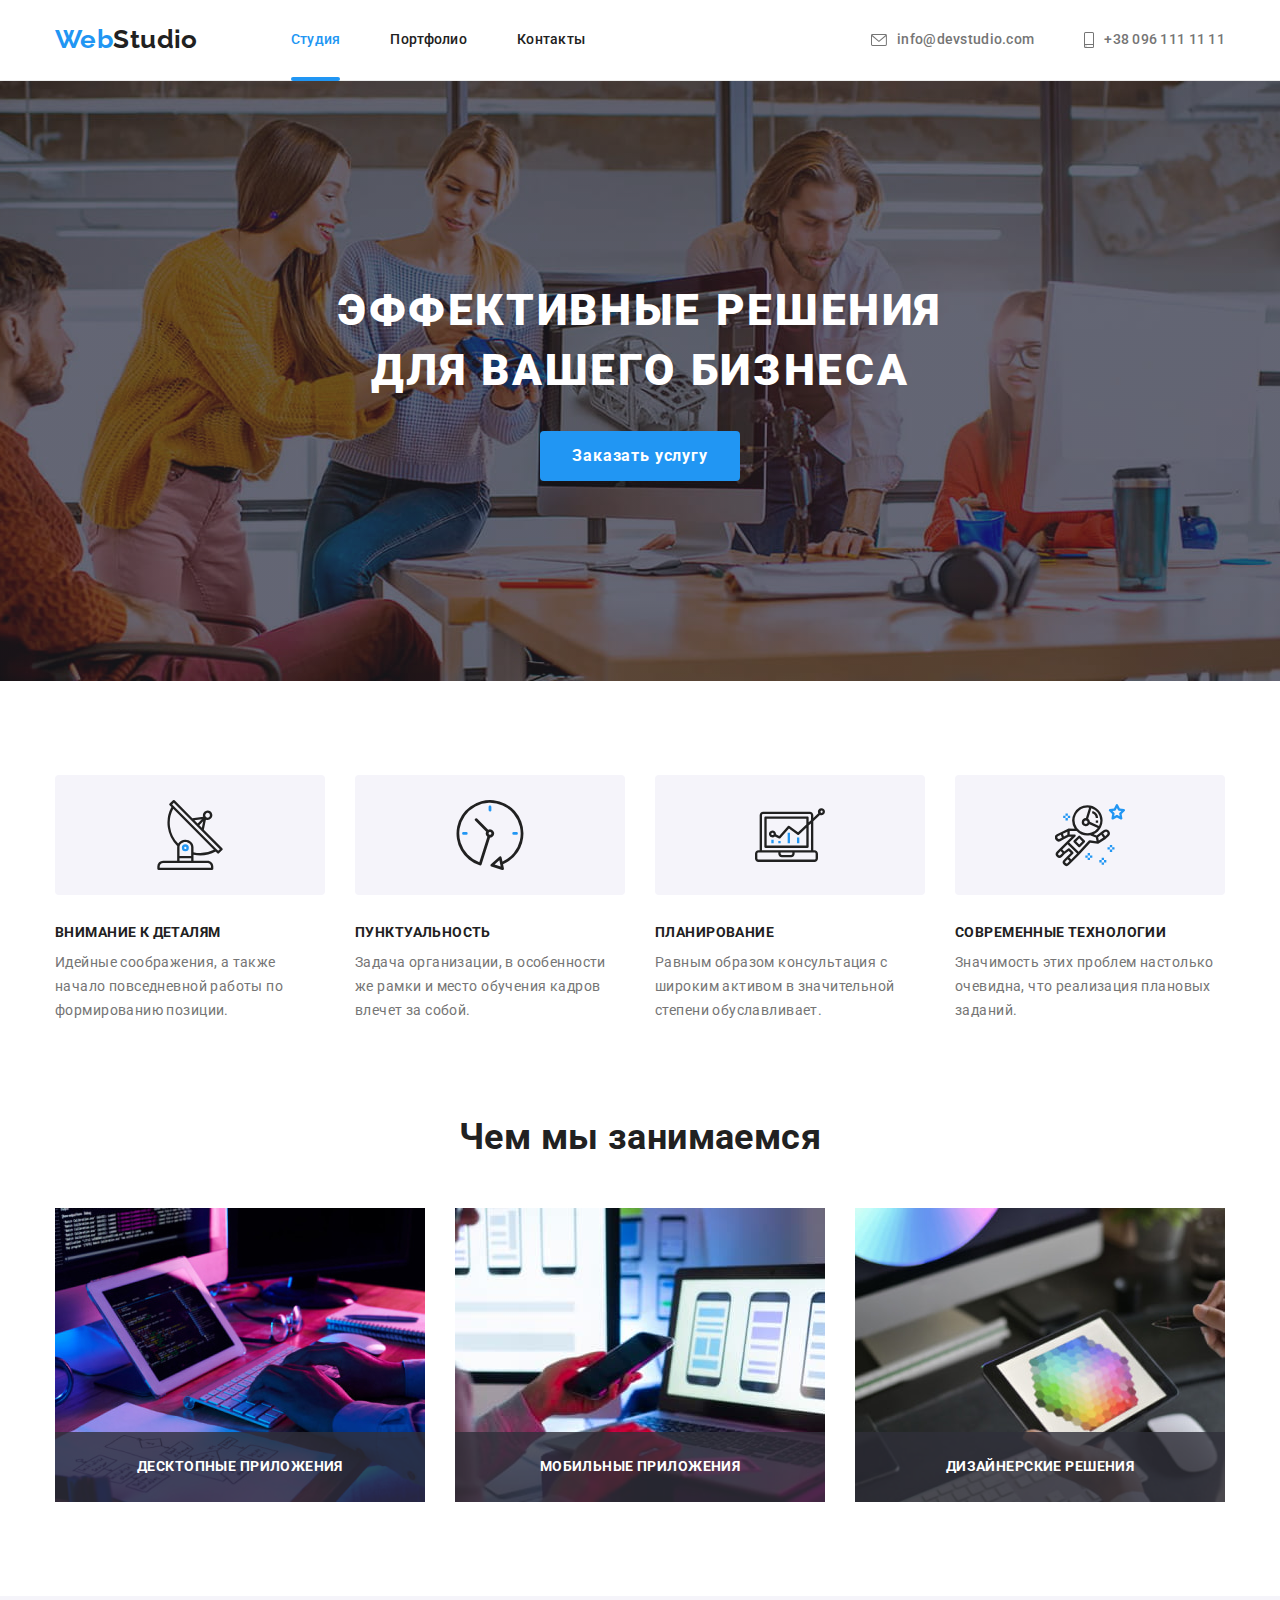
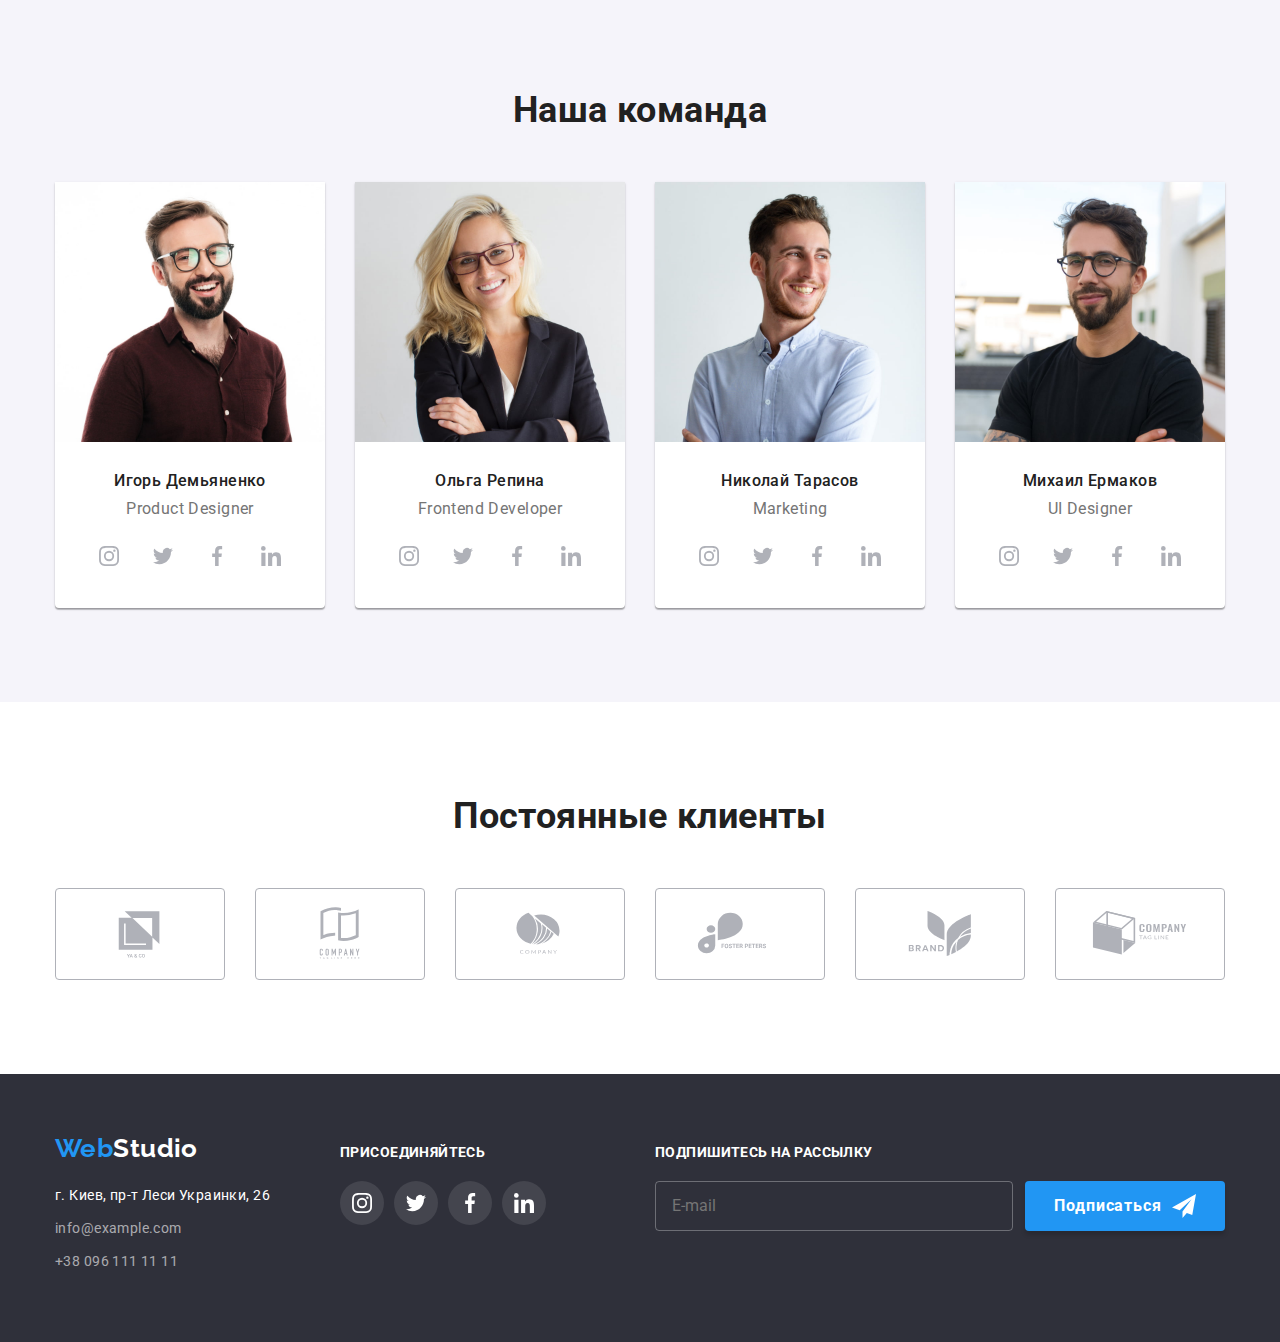
==== index.html @ c17eefd6 "Add markup and form design" ====
<!DOCTYPE html>
<html lang="ru">
  <head>
    <meta charset="UTF-8"/>
    <meta http-equiv="X-UA-Compatible" content="IE=edge" />
    <meta name="viewport" content="width=device-width, initial-scale=1.0" />
    <title>Document</title>
    <link
      href="https://fonts.googleapis.com/css2?family=Raleway:wght@700&family=Roboto:wght@400;500;700;900&display=swap"
      rel="stylesheet"
    />
    <link rel="stylesheet" href="https://cdnjs.cloudflare.com/ajax/libs/modern-normalize/1.1.0/modern-normalize.min.css">
    <link rel="stylesheet" href="./css/styles.css" />
  </head>
  <body>
    <header class="header">
      <div class="container main-nav">
        <nav class="main-nav">
          <a class="logo" href="/"><span class="accent">Web</span>Studio</a>
          <ul class="site-nav list">
            <li class="item">
              <a class="link current" href="./index.html">Студия </a>
            </li>
            <li class="item">
              <a class="link" href="./portfolio.html">Портфолио</a>
            </li>
            <li class="item">
              <a class="link" href="/">Контакты</a>
            </li>
          </ul>
        </nav>
        <ul class="list list-info">
          <li class="item">
            <a class="info" href="emailto:info@devstudio.com">
              <svg class="icon-envelope" aria-label="true">
                <use href="./images/icons.svg#envelope"> </use>
              </svg>info@devstudio.com</a>
          </li>
          <li class="item">
            <a class="info" href="tel:+380961111111">
              <svg class="icon-smartphone" aria-label="true">
                <use href="./images/icons.svg#smartphone"></use>
              </svg>+38 096 111 11 11</a>
          </li>
        </ul>
      </div>
    </header>
    <main>
      <section class="hero-section">
          <div class="container">
            <h1 class="hero-title">Эффективные решения для вашего бизнеса</h1>
            <button class="button" type="button" data-modal-open>Заказать услугу</button>
          </div>
      </section>
      <section class="section">
         <div class="container">
            <h2 class="visually-hidden">Наши преимущества</h2>
            <ul class="list features">
              <li class="item-features">
                <div class="thumb-features">
                  <svg class="icon-features" width="70" height="70">
                    <use href="./images/icons.svg#antenna"></use>
                  </svg>
                </div>
                <h3 class="section-title features">Внимание к деталям</h3>
                <p class="text features">
                  Идейные соображения, а также начало повседневной работы по формированию позиции.
                </p>
              </li>
              <li class="item-features">
                <div class="thumb-features">
                  <svg class="icon-features" width="70" height="70">
                    <use href="./images/icons.svg#clock"></use>
                  </svg>
                </div>
                <h3 class="section-title features">Пунктуальность</h3>
                <p class="text features">
                  Задача организации, в особенности же рамки и место обучения кадров влечет за собой.
                </p>
              </li>
              <li class="item-features">
                <div class="thumb-features">
                  <svg class="icon-features" width="70" height="70">
                    <use href="./images/icons.svg#diagram"></use>
                  </svg>
                </div>
                <h3 class="section-title features">Планирование</h3>
                <p class="text features">
                  Равным образом консультация с широким активом в значительной степени обуславливает.
                </p>
              </li>
              <li class="item-features">
                <div class="thumb-features">
                  <svg class="icon-features" width="70" height="70">
                    <use href="./images/icons.svg#astronaut"></use>
                  </svg>
                </div>
                <h3 class="section-title features">Современные технологии</h3>
                <p class="text features">
                  Значимость этих проблем настолько очевидна, что реализация плановых заданий.
                </p>
              </li>
            </ul>
         </div>
      </section>
      <section class="section images-section">
         <div class="container">
            <h2 class="section-title">Чем мы занимаемся</h2>
            <ul class="list images">
              <li class="list-img">
                <img src="./images/img1.jpg " alt="верстка, дизайн, внешнее оформление" width="370" height="294"/>
                <h3 class="title-img">Десктопные приложения</h3>
              </li>
              <li class="list-img">
                <img src="./images/img2.jpg " alt="Разметка страницы" width="370" height="294"/>
                <h3 class="title-img">Мобильные приложения</h3>
              </li>
              <li class="list-img">
                <img src="./images/img3.jpg " alt="Робота за ПК" width="370" height="294"/>
                <h3 class="title-img">Дизайнерские решения</h3>
              </li>
            </ul>
         </div>
      </section>
      <section class="section-team section">
         <div class="container">
            <h2 class="section-title">Наша команда</h2>
            <ul class="list team">
              <li class="list-team">
                <img src="./images/photo1.jpg " alt="работник 1" width="270" height="260" />
                <h3 class="section-title worker">Игорь Демьяненко</h3>
                <p class="text-el">Product Designer</p>
                <ul class="social list">
                  <li class="social-item">
                    <a class="icon-link" href="#instagram">
                      <svg class="icon" width="20" height="20">
                        <use href="./images/icons.svg#instagram"></use>
                      </svg>
                    </a>
                  </li>
                  <li class="social-item">
                    <a class="icon-link" href="#twitter">
                      <svg class="icon"  width="20" height="20">
                        <use href="./images/icons.svg#twitter"></use>
                      </svg>
                    </a>
                  </li>
                  <li class="social-item">
                    <a class="icon-link" href="#facebook">
                      <svg class="icon" width="20" height="20">
                        <use href="./images/icons.svg#facebook"></use>
                      </svg>
                    </a>
                  </li>
                  <li class="social-item">
                    <a class="icon-link" href="#linkedin">
                      <svg class="icon" width="20" height="20" >
                        <use href="./images/icons.svg#linkedin"></use>
                      </svg>
                    </a>
                  </li>
                </ul>
              </li>
              <li class="list-team">
                <img src="./images/photo2.jpg " alt="работник 2" width="270" height="260" />
                <h3 class="section-title worker">Ольга Репина</h3>
                <p class="text-el">Frontend Developer</p>
                <ul class="social list">
                  <li class="social-item">
                    <a class="icon-link" href="#instagram">
                      <svg class="icon" width="20" height="20">
                        <use href="./images/icons.svg#instagram"></use>
                      </svg>
                    </a>
                  </li>
                  <li class="social-item">
                    <a class="icon-link" href="#twitter">
                      <svg class="icon" width="20" height="20">
                        <use href="./images/icons.svg#twitter"></use>
                      </svg>
                    </a>
                  </li>
                  <li class="social-item">
                    <a class="icon-link" href="#facebook">
                      <svg class="icon" width="20" height="20">
                        <use href="./images/icons.svg#facebook"></use>
                      </svg>
                    </a>
                  </li>
                  <li class="social-item">
                    <a class="icon-link" href="#linkedin">
                      <svg class="icon" width="20" height="20">
                        <use href="./images/icons.svg#linkedin"></use>
                      </svg>
                    </a>
                  </li>
                </ul>
              </li>
              <li class="list-team">
                <img src="./images/photo3.jpg " alt="работник 3" width="270" height="260" />
                <h3 class="section-title worker">Николай Тарасов</h3>
                <p class="text-el">Marketing</p>
                <ul class="social list">
                  <li class="social-item">
                    <a class="icon-link" href="#instagram">
                      <svg class="icon" width="20" height="20">
                        <use href="./images/icons.svg#instagram"></use>
                      </svg>
                    </a>
                  </li>
                  <li class="social-item">
                    <a class="icon-link" href="#twitter">
                      <svg class="icon" width="20" height="20">
                        <use href="./images/icons.svg#twitter"></use>
                      </svg>
                    </a>
                  </li>
                  <li class="social-item">
                    <a class="icon-link" href="#facebook">
                      <svg class="icon" width="20" height="20">
                        <use href="./images/icons.svg#facebook"></use>
                      </svg>
                    </a>
                  </li>
                  <li class="social-item">
                    <a class="icon-link" href="#linkedin">
                      <svg class="icon" width="20" height="20">
                        <use href="./images/icons.svg#linkedin"></use>
                      </svg>
                    </a>
                  </li>
                </ul>
              </li>
              <li class="list-team">
                <img src="./images/photo4.jpg " alt="работник 4" width="270" height="260" />
                <h3 class="section-title worker">Михаил Ермаков</h3>
                <p class="text-el">UI Designer</p>
                <ul class="social list">
                  <li class="social-item">
                    <a class="icon-link" href="#instagram">
                      <svg class="icon" width="20" height="20">
                        <use href="./images/icons.svg#instagram"></use>
                      </svg>
                    </a>
                  </li>
                  <li class="social-item">
                    <a class="icon-link" href="#twitter">
                      <svg class="icon" width="20" height="20">
                        <use href="./images/icons.svg#twitter"></use>
                      </svg>
                    </a>
                  </li>
                  <li class="social-item">
                    <a class="icon-link" href="#facebook">
                      <svg class="icon" width="20" height="20">
                        <use href="./images/icons.svg#facebook"></use>
                      </svg>
                    </a>
                  </li>
                  <li class="social-item">
                    <a class="icon-link" href="#linkedin">
                      <svg class="icon" width="20" height="20">
                        <use href="./images/icons.svg#linkedin"></use>
                      </svg>
                    </a>
                  </li>
                </ul>
              </li>
            </ul>
         </div>
      </section>
      <section class="section">
        <div class="container">
          <h2 class="section-title">Постоянные клиенты</h2>
          <ul class="company list">
            <li class="company-item">
              <a class="company-link" href="#logo-yaco">
                <svg class="logo-company" width="106" height="60">
                  <use href="./images/icons.svg#logo-yaco"></use>
                </svg>
              </a>
            </li>
            <li class="company-item">
              <a class="company-link" href="#logo-taglinehere">
                <svg class="logo-company" width="106" height="60">
                  <use href="./images/icons.svg#logo-taglinehere"></use>
                </svg>
              </a>
            </li>
            <li class="company-item">
              <a class="company-link" href="#logo-company">
                <svg class="logo-company" width="106" height="60">
                  <use href="./images/icons.svg#logo-company"></use>
                </svg>
              </a>
            </li>
            <li class="company-item">
              <a class="company-link" href="#logo-foster">
                <svg class="logo-company" width="106" height="60">
                  <use href="./images/icons.svg#logo-foster"></use>
                </svg>
              </a>
            </li>
            <li class="company-item">
              <a class="company-link" href="#logo-brand">
                <svg class="logo-company" width="106" height="60">
                  <use href="./images/icons.svg#logo-brand"></use>
                </svg>
              </a>
            </li>
            <li class="company-item">
              <a class="company-link" href="#logo-tagline">
                <svg class="logo-company" width="106" height="60">
                  <use href="./images/icons.svg#logo-tagline"></use>
                </svg>
              </a>
            </li>
          </ul>
        </div>
      </section>

      <div class="backdrop is-hidden" data-modal>
         <div class="modal">
          <button class="modal-close-btn" type="button" data-modal-close>
            <svg class="modal-close-icon">
              <use href="./images/icons.svg#icon-close"></use>
            </svg>
          </button>
          <form class="form" name="data-transfer" autocomplete="on">
            <strong class="form-title">Оставьте свои данные, мы вам перезвоним</strong>
            <div role="group" class="form-group-field">
              <label class="form-label" for="user-name">Имя</label>
              <div class="form-field">
                <svg class="input-icon">
                  <use href="./images/icons.svg#icon-person"></use>
                </svg>
                <input class="form-input" type="text" name="user-name" id="user-name" minlength="3" placeholder=" " required=""
                  autofocus="">
              </div>          
              <label class="form-label" for="user-phone">Телефон</label>
              <div class="form-field">
                <svg class="input-icon">
                  <use href="./images/icons.svg#icon-phone"></use>
                </svg>
                <input class="form-input" type="tel" name="user-phone" id="user-phone" placeholder=" "
                  required="">
              </div>          
              <label class="form-label" for="user-email">Почта</label>
              <div class="form-field">
                <svg class="input-icon">
                  <use href="./images/icons.svg#icon-email"></use>
                </svg>
                <input class="form-input" type="email" name="user-email" id="user-email" placeholder=" " required="">
              </div>
              <label class="form-label" for="user-notes">Комментарии</label>
              <textarea class="form-textarea" name="user-notes" id="user-notes" rows="3" placeholder="Введите текст"></textarea>
            </div>
            <label class="form-agreement">
              <input class="checkbox visually-hidden" type="checkbox" name="user-agreement" required="">
              Соглашаюсь с рассылкой и принимаю&nbsp;
              <a class="form-link" href="#">Условия договора</a>
              <svg class="form-icon-check" width="16" height="15"> 
                <use href="./images/icons.svg#icon-check"></use>
              </svg>
              <svg class="form-icon-checked" width="16" height="15"> 
                <use href="./images/icons.svg#icon-checked"></use>
              </svg>
            </label>
            <button class="form-btn" type="submit">Отправить</button>
          </form> 
         </div>
      </div>
    </main>

    <footer class="footer">
       <div class="container footer-container">
          <div class="footer-section">
              <a class="logo logo-footer" href="/"><span class="accent">Web</span><span class="logo-accent">Studio</span>
              </a>
              <address>
                <ul class="list">
                  <li class="footer-contact">
                    <a class="address" href="https://bit.ly/3pXMvUd" target="_blank" rel="noopener noreferrer">г. Киев, пр-т Леси
                      Украинки, 26
                    </a>
                  </li>
                  <li class="footer-contact">
                    <a class="item-contact" href="mailto:info@devstudio.com">info@example.com</a>
                  </li>
                  <li class="footer-contact">
                    <a class="item-contact" href="tel:+380961111111">+38 096 111 11 11</a>
                  </li>
                </ul>
              </address>
          </div>
          <div class="footer-section">
              <p class="footer-title">присоединяйтесь</p>
              <ul class="footer-social list">
                <li class="social-item">
                  <a class="footer-icon-link" href="#instagram">
                    <svg class="icon" width="20" height="20">
                      <use href="./images/icons.svg#instagram"></use>
                    </svg>
                  </a>
                </li>
                <li class="social-item">
                  <a class="footer-icon-link" href="#twitter">
                    <svg class="icon" width="20" height="20">
                      <use href="./images/icons.svg#twitter"></use>
                    </svg>
                  </a>
                </li>
                <li class="social-item">
                  <a class="footer-icon-link" href="#facebook">
                    <svg class="icon" width="20" height="20">
                      <use href="./images/icons.svg#facebook"></use>
                    </svg>
                  </a>
                </li>
                <li class="social-item">
                  <a class="footer-icon-link" href="#linkedin">
                    <svg class="icon" width="20" height="20">
                      <use href="./images/icons.svg#linkedin"></use>
                    </svg>
                  </a>
                </li>
              </ul>
          </div>
          <div class="footer-section-sub">
            <p class="footer-title">Подпишитесь на рассылку</p>
            <form class="subscription" name="subscription" autocomplete="on">
              <label class="visually-hidden" for="subsrtiption-email">Почта</label>
              <input class="subscription-input" type="email" name="subsrtiption-email" id="subsrtiption-email" placeholder="E-mail"
                required="">
              <button class="form-submit-btn" type="submit">
                Подписаться
                <svg class="form-submit-icon" width="24" height="24">
                  <use href="./images/icons.svg#icon-send"></use>
                </svg>
              </button>
            </form>
          </div>
       </div>
    </footer>

    <script src="./js/modal.js"></script>
  </body>
</html>
---- css/styles.css ----
:root {
  --primary-text-color: rgba(33, 33, 33, 1);
  --text-color: rgba(117, 117, 117, 1);
  --white-color: rgba(255, 255, 255, 1);
  --info-text-color: rgba(255, 255, 255, 0.6);
  --secondary-bg-color: rgba(245, 244, 250, 1);
  --accent-bg-color: rgba(47, 48, 58, 1);
  --accent-color: rgba(33, 150, 243, 1);
  --overlay-bg-color: rgba(33, 150, 243, 0.9);
  --button-color: rgba(24, 140, 232, 1);
  --icon-color: rgba(175, 177, 184, 1);
  --timing-function: cubic-bezier(0.4, 0, 0.2, 1);
}

body {
  color: var(--primary-text-color);
  background-color: var(--white-color);
  font-family: Roboto, sans-serif;
  font-size: 14px;
  letter-spacing: 0.03em;
}

.header {
  border-bottom: 1px solid #ECECEC;;
  background-color: var(--white-color);
}

.container {
  width: 1200px;
  padding-left: 15px;
  padding-right: 15px;
  margin-left: auto;
  margin-right: auto;
}

.main-nav {
  display: flex;
  align-items: center;
}

.logo {
  margin-right: 93px;
  color: var(--primary-text-color);
  font-family: Raleway, sans-serif;
  text-decoration: none;
  font-weight: 700;
  font-size: 26px;
  line-height: 1.15;
}

.logo .accent {
  color: var(--accent-color);
}

.header .list {
  letter-spacing: 0.02em;
}

.list {
  list-style: none;
  padding: 0;
  margin: 0;
}

.site-nav {
  display: flex;
}

.site-nav .item + .item {
  margin-left: 50px;
}

.site-nav .link {
  position: relative;
  display: block;
  padding-bottom: 32px;
  padding-top: 32px;
  color: var(--primary-text-color);
  text-decoration: none;
  font-weight: 500;  
  line-height: 1.14;  
  transition: color 250ms var(--timing-function);
}

.site-nav .link:hover,
.site-nav .link:focus {
  color: var(--accent-color);
}

.site-nav .link.current {
  color: var(--accent-color);
}

.link.current::after {
  position: absolute;
  left: 0;
  bottom: -1px;
  content: '';
  background-color: var(--accent-color);
  border-radius: 2px;
  height: 4px;
  width: 100%;
}

.list-info {
  display: flex;
  margin-left: auto;
}

.list-info .item +.item {
  margin-left: 50px;
}

.info {
  display: flex;
  align-items: center;
  color: var(--text-color);
  text-decoration: none;
  font-weight: 500;
  line-height: 1.14;
  transition: color 250ms var(--timing-function);
}

.info:hover,
.info:focus {
  color: var(--accent-color);
}

.icon-envelope{
  margin-right: 10px;
  fill: currentColor;
  width: 16px;
  height: 12px;
}

.icon-smartphone {
  margin-right: 10px;
  fill: currentColor;
  width: 10px;
  height: 16px;
}

.hero-section {
  padding-top: 200px;
  padding-bottom: 200px;
  background-color: var(--accent-bg-color);
  letter-spacing: 0.06em;
  text-align: center;
  background-image: 
    linear-gradient(rgba(47, 48, 58, 0.4),rgba(47, 48, 58, 0.4)),
    url('../images/hero-bg-img.jpg');
  background-repeat: no-repeat;
  background-position: center;
  background-size: cover;
  max-width: 1600px;
  height: 600px;
  margin: 0 auto;
}

h1, h2, h3, h4, p {
  margin-top: 0;
  margin-bottom: 0;
}

.hero-title {
  width: 696px;
  margin: auto;
  margin-bottom: 30px;
  color: var(--white-color);
  font-weight: 900;
  font-size: 44px;
  line-height: 1.36;
  text-transform: uppercase;
  letter-spacing: 0.06em;
}

.button {
  color: var(--white-color);
  background-color: var(--accent-color);
  border: var(--accent-color);
  font-family: inherit;
  font-weight: 700;
  font-size: 16px;
  line-height: 1.875;
  cursor: pointer;
  letter-spacing: inherit;
  border-radius: 4px;
  padding: 10px 32px;
  transition: color 250ms var(--timing-function),
    background-color 250ms var(--timing-function),
    box-shadow 250ms var(--timing-function);
}

.button:hover,
.button:focus {
  color: var(--white-color);
  background-color: var(--button-color);
  box-shadow: 0px 4px 4px rgba(0, 0, 0, 0.15);
}

.list-button {
  display: flex;
  justify-content: center;
}

.list .button {
  margin-right: 8px; 
  padding: 6px 22px;
  color: var(--primary-text-color);
  background-color: var(--secondary-bg-color);
  font-weight: 500;
  font-size: 16px;
  line-height: 1.62;
}

.list .button:hover,
.list .button:focus {
  color: var(--white-color);
  background-color: var(--accent-color);
  box-shadow: 0px 3px 1px rgba(0, 0, 0, 0.1), 
    0px 1px 2px rgba(0, 0, 0, 0.08), 
    0px 2px 2px rgba(0, 0, 0, 0.12);
}

.section {
  padding-top: 94px;
  padding-bottom: 94px;
}

.visually-hidden {
  position: absolute;
  width: 1px;
  height: 1px;
  margin: -1px;
  border: 0;
  padding: 0;
  white-space: nowrap;
  clip-path: inset(100%);
  clip: rect(0 0 0 0);
  overflow: hidden;
}

.list.features {
  display: flex;
}

.item-features {
  width: 270px;
}

.item-features:not(:last-child) {
  margin-right: 30px;
}

.thumb-features {
  background-color: var(--secondary-bg-color);
  border-radius: 4px;
  margin-bottom: 30px;
  height: 120px;
  display: flex;
  justify-content: center;
  align-items: center;
}

.section-title {
  margin-bottom: 50px;
  color: var(--primary-text-color);
  font-weight: 700;
  font-size: 36px;
  line-height: 1.16;
  text-align: center;
}

.section-title.features {
  margin-bottom: 10px;
  text-align: left;
  font-size: 14px;
  line-height: 1.14;
  text-transform: uppercase;
}

.text {
  color: var(--text-color);
}

.text.features {
  line-height: 1.71;
}

.images-section {
  padding-top: 0;
}

.list.images {
  display: flex;
}

.list-img {
  position: relative;
}

.list-img:not(:last-child) {
  margin-right: 30px;
}

img {
  display: block;
  max-width: 100%;
  height: auto;
}

.title-img {  
  display: flex;
  justify-content: center;
  align-items: center;
  position: absolute;
  bottom: 0;
  width: 100%;
  height: 70px;
  
  font-weight: 700;
  font-size: 14px;
  line-height: 1.14; 
  text-transform: uppercase;
  color: var(--white-color);
  background: rgba(47, 48, 58, 0.8);
}

.section-team {
  background-color: var(--secondary-bg-color);
}

.list.team {
  display: flex;
}

.list-team {
  box-shadow: 0px 1px 3px rgba(0, 0, 0, 0.12), 
    0px 1px 1px rgba(0, 0, 0, 0.14), 
    0px 2px 1px rgba(0, 0, 0, 0.2);
  border-radius: 0px 0px 4px 4px;
  background-color: var(--white-color);
}

.list-team:not(:last-child) {
  margin-right: 30px;
}

.section-title.worker {
  margin-top: 30px;
  margin-bottom: 10px;
  font-weight: 500;
  font-size: 16px;
  line-height: 1.12;
}

.text-el {
  text-align: center;
  color: var(--text-color);
  font-size: 16px;
  line-height: 1.12;
}
 
.social.list {
  display: flex;
  margin: 16px 0 30px;
  justify-content: center;
}

.social-item + .social-item {
  margin-left: 10px;
}

.icon-link {
  display: block;
  width: 44px;
  height: 44px;
  fill: var(--icon-color);
  border-radius: 50%;
  transition: fill 250ms var(--timing-function),
    background-color 250ms var(--timing-function);
}

.icon-link:hover,
.icon-link:focus {
  fill: var(--white-color);
  background-color: var(--accent-color);
}

.icon {
  margin: 12px;
}

.company.list {
  display: flex;
  margin-top: 50px;
}

.company-item + .company-item {
  margin-left: 30px;
}

.company-link {
  display: flex;
  justify-content: center;
  align-items: center;
  width: 170px;
  height: 92px;
  border: 1px solid var(--icon-color);
  border-radius: 4px; 
  fill: var(--icon-color);
  transition: fill 250ms var(--timing-function),
    border-color 250ms var(--timing-function);
}

.company-link:hover,
.company-link:focus {
  fill: var(--accent-color);
  border-color: var(--accent-color);
}


.backdrop {
  position: fixed;
  left: 0px;
  top: 0px;
  width: 100%;
  height: 100%;
  background-color: rgba(0, 0, 0, 0.2);
  opacity: 1;
  visibility: visible;
  transition: opacity 250ms var(--timing-function),
    visibility 250ms var(--timing-function);
}

.backdrop.is-hidden {
  opacity: 0;
  pointer-events: none;
  visibility: hidden;
}

.backdrop.is-hidden .modal {
  transform: translate(-50%, -50%) scale(1.1);
}

.modal {
  position: absolute;
  top: 50%;
  left: 50%;
  width: 528px;
  height: 581px;
  padding: 40px;
  background-color: var(--white-color);
  box-shadow: 0px 1px 3px rgba(0, 0, 0, 0.12), 0px 1px 1px rgba(0, 0, 0, 0.14), 0px 2px 1px rgba(0, 0, 0, 0.2);
  border-radius: 4px;
  transform: translate(-50%, -50%) scale(1);
  transition: transform 250ms var(--timing-function);
}

.modal-close-btn {
  position: absolute;
  top: 8px;
  right: 8px;
  display: flex;
  justify-content: center;
  align-items: center;
  width: 30px;
  height: 30px;
  margin: 0;
  padding: 0;
  border: 1px solid rgba(0, 0, 0, 0.1);
  border-radius: 50%;
  cursor: pointer;
  background-color: inherit;
  transition: color 250ms var(--timing-function),
    border-color 250ms var(--timing-function);
}

.modal-close-btn:hover {
  color: var(--accent-color);
}

.modal-close-icon {
  display: block;
  width: 11px;
  height: 11px;
  fill: currentColor;
}

.form {
  display: flex;
  flex-direction: column;
  align-items: center;
  text-align: left;
  width: 448px;
  padding: 0;
}

.form-title {
  font-weight: 700;
  font-size: 20px;
  line-height: 1.15;
  text-align: center;
  color: var(--primary-text-color);
  margin-bottom: 12px;
}

.form-group-field {
  width: 100%;
  font-size: 16px;
  line-height: 1.125;
  margin-bottom: 20px;
}

.form-label {
  display: block;
  font-size: 12px;
  line-height: 1.17;
  letter-spacing: 0.01em;
  color: var(--text-color);
  padding: 0;
  margin-bottom: 4px;
}
 
.form-field {
  position: relative;
  width: 100%;
  margin-bottom: 10px;
}

.input-icon {
position: absolute;
  left: 12px;
  top: 50%;
  transform: translateY(-50%);
  width: 18px;
  height: 18px;
  fill: var(--primary-text-color);
  transition: fill 250ms var(--timing-function);
}

.form-field:focus-within > .input-icon {
  fill: var(--accent-color);
}

.form-input {
  width: 100%;
  min-height: 40px;
  border: 1px solid rgba(33, 33, 33, 0.2);
  border-radius: 4px;
  padding-left: 42px;
  color: var(--text-color);
  transition: border 250ms var(--timing-function);
}

.form-input:focus-within {
  border: 1px solid var(--accent-color);
}

.form-textarea {
  display: block;
  width: 100%;
  min-height: 120px;
  border: 1px solid rgba(33, 33, 33, 0.2);
  border-radius: 4px;
  color: var(--text-color);
  padding: 12px 16px;
  margin: 0;
  resize: none;
  transition: border 250ms var(--timing-function);
}

.form-textarea::placeholder {
  color: rgba(117, 117, 117, 0.5);
}

.form-textarea:focus-within {
  border: 1px solid var(--accent-color);
}

.form-agreement {
  position: relative;
  display: flex;
  align-items: center;
  margin-bottom: 30px;
  padding-left: 24px;
  line-height: 1.71;
  letter-spacing: 0.03em;
  color: var(--text-color);
}

.form-link {
  color: var(--accent-color);
}

.form-icon-check {
  position: absolute;
  left: 0;
  top: 50%;
  transform: translateY(-50%);
  opacity: 1;
  transition: opacity 250ms var(--timing-function);
}
 
.form-icon-checked {
  position: absolute;
  left: 0;
  top: 50%;
  transform: translateY(-50%);
  opacity: 0;
  border-radius: 2px;
  fill: var(--white-color);
  background-color: var(--accent-color);
  transition: opacity 250px var(--timing-function);
}

.checkbox:checked ~ .form-icon-checked {
  opacity: 1;
}

.form-btn {
  width: 200px;
  height: 50px;
  padding: 0;
  font-weight: 700;
  font-size: 16px;
  line-height: 1.875;
  letter-spacing: 0.06em;
  color: var(--white-color);
  background-color: var(--accent-color);
  border: none;
  box-shadow: 0px 4px 4px rgba(0, 0, 0, 0.15);
  border-radius: 4px;
  cursor: pointer;
  transition: background-color 250ms var(--timing-function);
}

.form-btn:hover ,
.form-btn:focus {
  background-color: var(--button-color);
}


.list-cards {
  display: flex;
  flex-wrap: wrap;
  margin-top: 50px;
}

.card {
  margin-right: 30px;
  margin-bottom: 30px;
  width: 370px;
  background-color: var(--white-color);
}

.card:nth-child(3n) {
  margin-right: 0;
}

.card:nth-last-child(-n + 3) {
  margin-bottom: 0;
}

.card-thumb {
  display: block;
  text-decoration: none;
  transition: box-shadow 250ms var(--timing-function);
}

.card-thumb:hover,
.card-thumb:focus {
  box-shadow: 0px 1px 1px rgba(0, 0, 0, 0.12),
    0px 4px 4px rgba(0, 0, 0, 0.06),
    1px 4px 6px rgba(0, 0, 0, 0.16);
}

.card-img {
  position: relative;
  overflow: hidden;
}

.text-overlay {
  position: absolute;
  padding: 63px 24px;
  width: 100%;
  height: 100%;
  bottom: 0;
  left: 0;  
  background: var(--overlay-bg-color);
  color: var(--white-color);
  font-size: 18px;
  line-height: 1.5;
  transform: translateY(101%);
  transition: transform 250ms var(--timing-function);
}

.card-thumb:hover .text-overlay,
.card-thumb:focus .text-overlay {
  transform: translateY(0);
}

.card-content {
  padding: 20px 24px;
  border-left: 1px solid #eeeeee;
  border-right: 1px solid #eeeeee;
  border-bottom: 1px solid #eeeeee;
}

.section-title.item {
  margin-bottom: 4px;
  text-align: left;
  font-weight: 700;
  font-size: 18px;
  line-height: 2;
  letter-spacing: 0.06em;
}

.text-item {
  color: var(--text-color);
  font-size: 16px;
  line-height: 1.87;
}

.footer {
  padding-top: 60px;
  padding-bottom: 60px;
  background-color: var(--accent-bg-color);
}

.footer-container {
  display: flex;
  align-items: baseline;
}

.footer-section + .footer-section {
  margin-left: 70px;
}

.logo-footer {
  display: block;
  margin: 0;
  margin-bottom: 20px;
}

.logo .logo-accent {
  color: var(--white-color);
}

.address {
  color: var(--white-color);
  text-decoration: none;
  line-height: 1.71;
  font-style: normal;
  transition: color 250ms var(--timing-function);
}  

.address:hover,
.address:focus {
  color: var(--accent-color);
}

.footer-contact {
  margin-bottom: 9px;
}

.footer-contact-list:last-child {
  margin-bottom: 0;
}

.item-contact {
  color: var(--info-text-color);
  text-decoration: none;
  line-height: 1.71;
  font-style: normal;
  transition: color 250ms var(--timing-function);
}

.item-contact:hover,
.item-contact:focus {
  color: var(--accent-color);
}

.footer-title {
  margin-bottom: 20px;
  font-weight: 700;
  font-size: 14px;
  line-height: 1.14;
  text-transform: uppercase;
  color: var(--white-color);
}

.footer-social {
  display: flex;
}

.social-item+.social-item {
  margin-left: 10px;
}

.footer-icon-link {
  display: block;
  width: 44px;
  height: 44px;
  fill: var(--white-color);
  border-radius: 50%;
  background-color: rgba(255, 255, 255, 0.1);
  transition: color 250ms var(--timing-function),
    background-color 250ms var(--timing-function);
}

.footer-icon-link:hover,
.footer-icon-link:focus {
  border-radius: 50%;
  background-color: var(--accent-color);
}

.icon {
  margin: 12px;
}

.footer-section-sub {
  margin-left: auto;
}

.subscription {
  display: flex;
  align-items: center;
}

.subscription-input {
  display: flex;
  align-items: center;
  min-width: 358px;
  height: 50px;
  padding: 0;
  padding-left: 16px;
  margin-right: 12px;
  font-size: 16px;
  line-height: 1.25;
  color: rgba(255, 255, 255, 0.6);
  background-color: transparent;
  border: 1px solid rgba(255, 255, 255, 0.3);
  border-radius: 4px;
}

.form-submit-btn {
  display: flex;
  align-items: center;
  justify-content: center;
  width: 200px;
  height: 50px;
  padding: 0;
  font-weight: 700;
  font-size: 16px;
  line-height: 1.875;
  letter-spacing: 0.06em;
  color: var(--white-color);
  box-shadow: 0px 4px 4px rgba(0, 0, 0, 0.15);
  background-color: var(--accent-color);
  border: none;
  border-radius: 4px;
  cursor: pointer;
  transition: background-color 250ms var(--timing-function);
}

.form-submit-btn:hover {
  background-color: var(--button-color);
}

.form-submit-icon {
  margin-left: 10px;
  fill: var(--white-color);
}
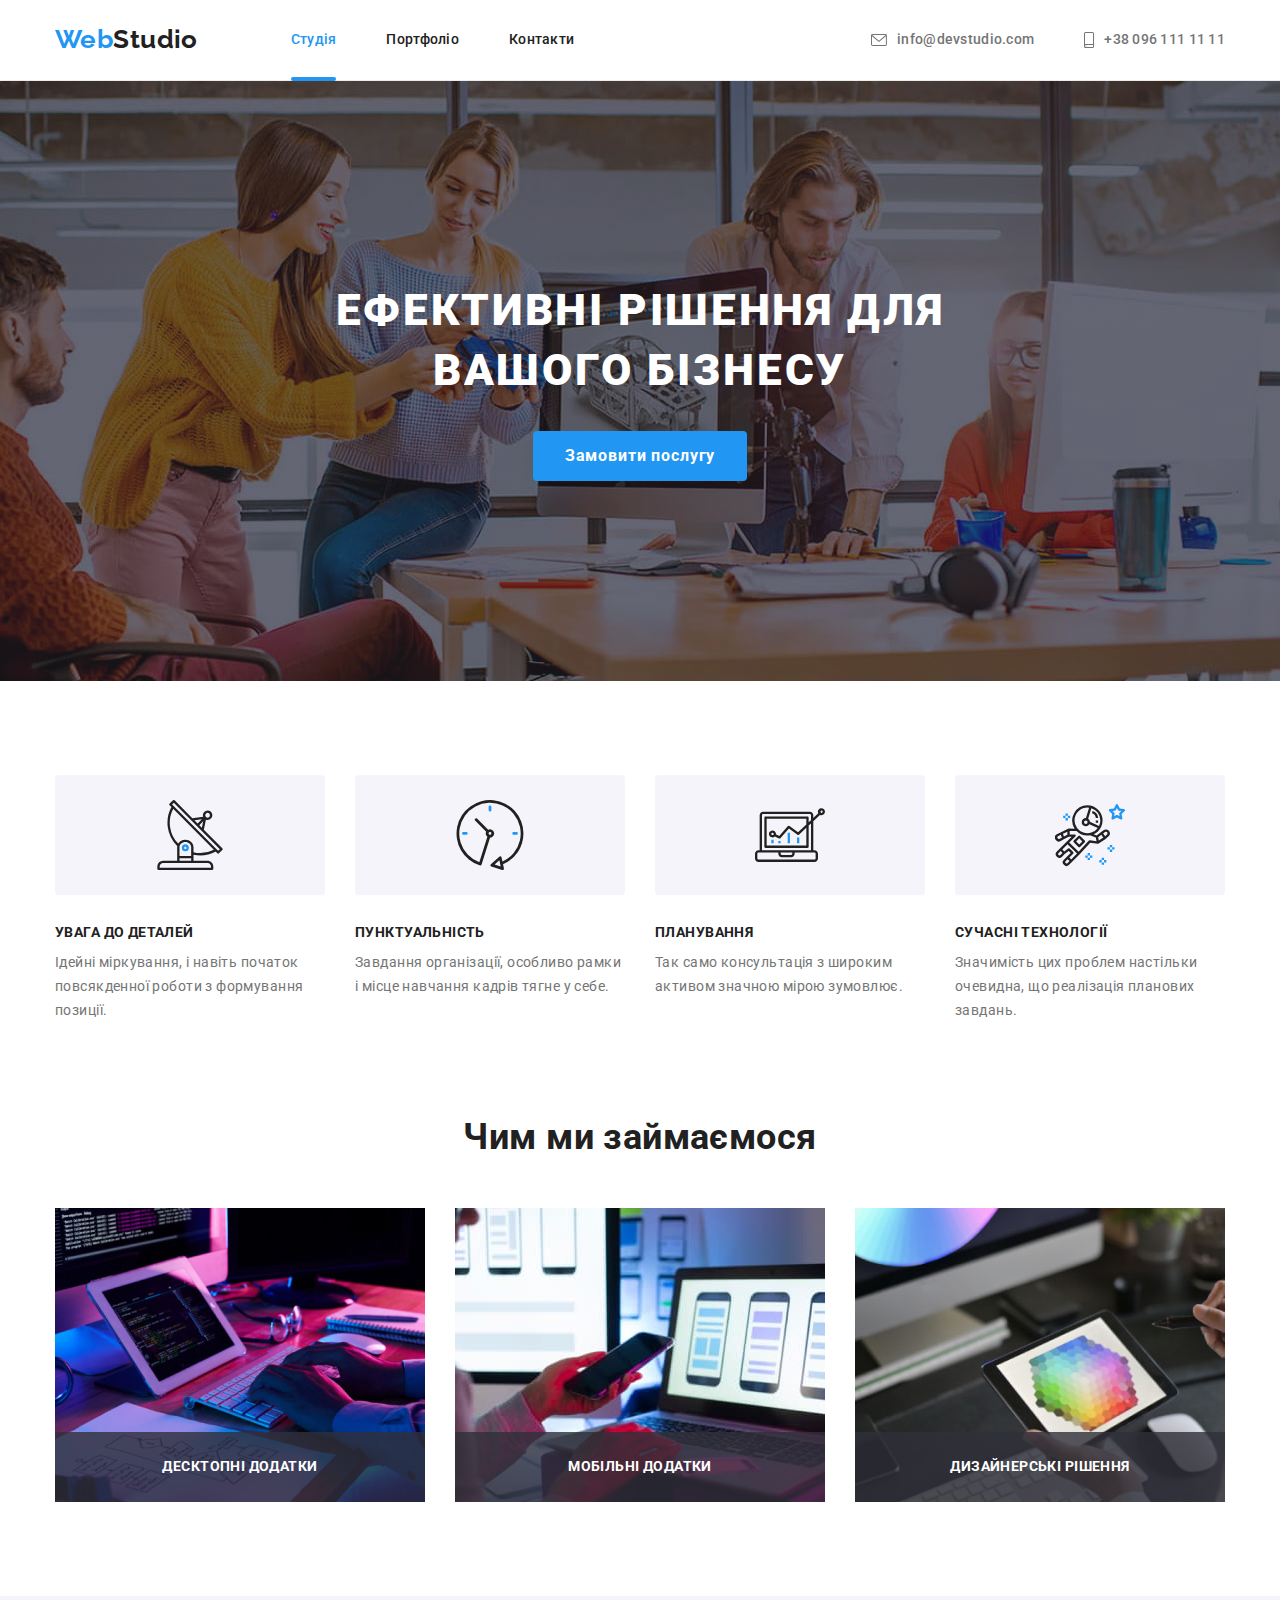
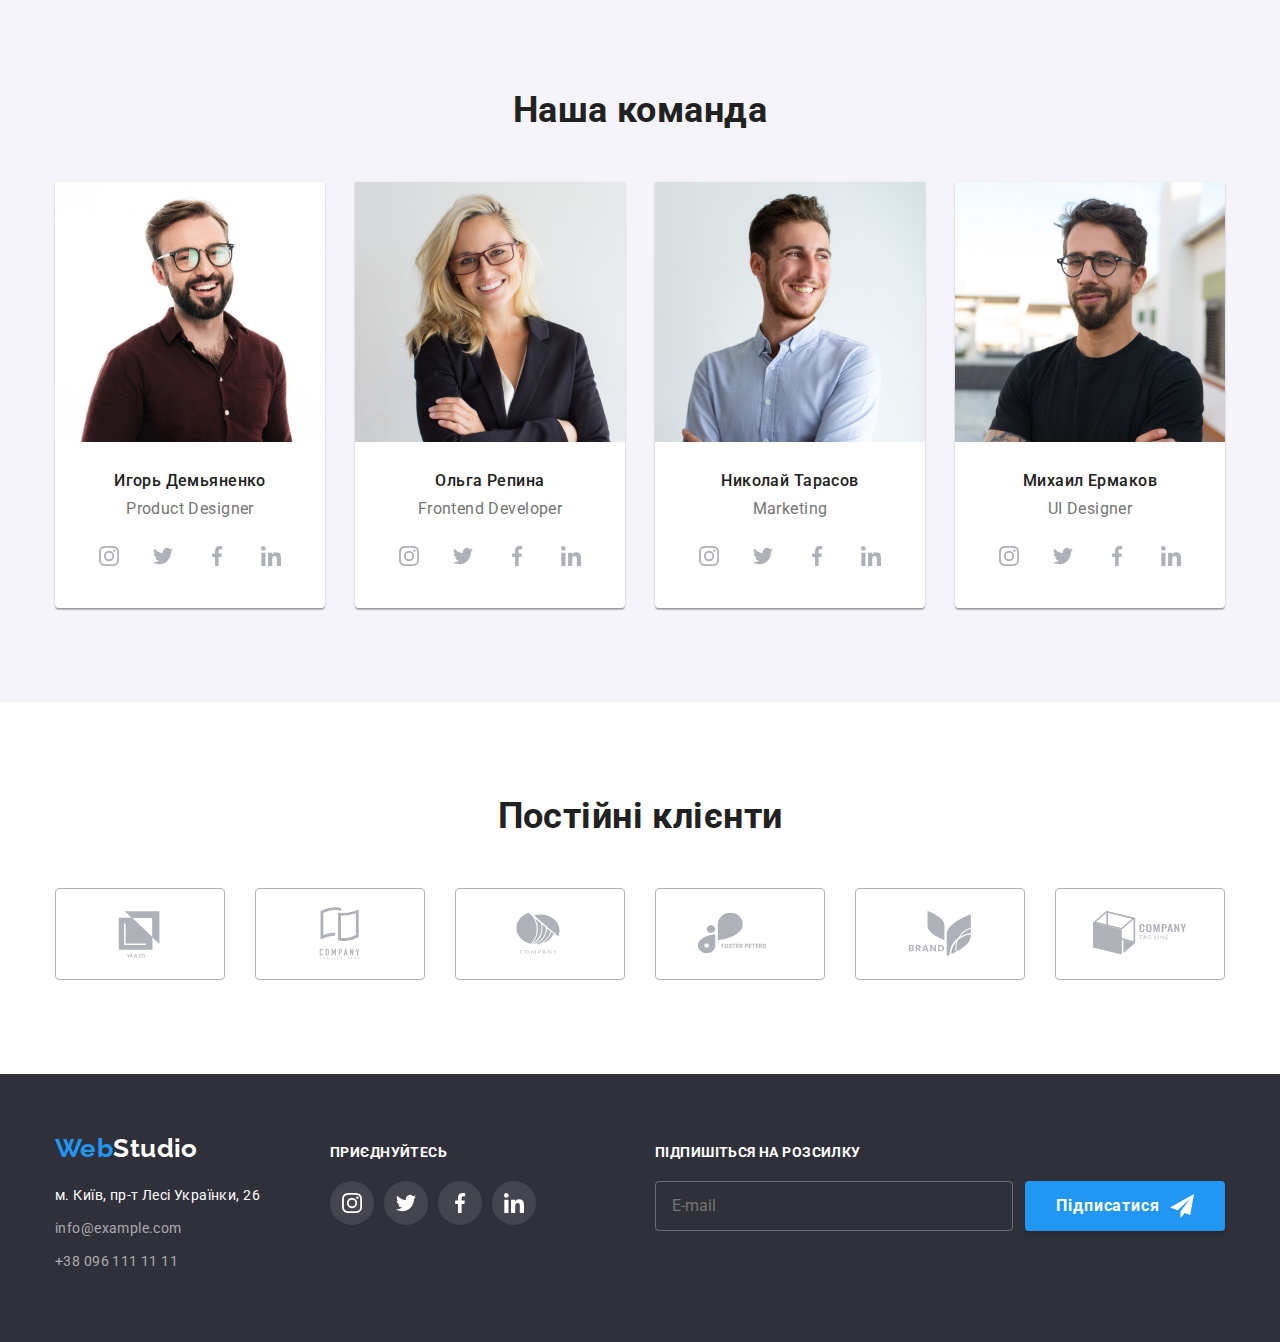
==== commit f38dd851: "-" ====
--- a/index.html
+++ b/index.html
@@ -1,5 +1,5 @@
 <!DOCTYPE html>
-<html lang="ru">
+<html lang="uk">
   <head>
     <meta charset="UTF-8"/>
     <meta http-equiv="X-UA-Compatible" content="IE=edge" />
@@ -19,13 +19,13 @@
           <a class="logo" href="/"><span class="accent">Web</span>Studio</a>
           <ul class="site-nav list">
             <li class="item">
-              <a class="link current" href="./index.html">Студия </a>
+              <a class="link current" href="./index.html">Студія </a>
             </li>
             <li class="item">
-              <a class="link" href="./portfolio.html">Портфолио</a>
+              <a class="link" href="./portfolio.html">Портфоліо</a>
             </li>
             <li class="item">
-              <a class="link" href="/">Контакты</a>
+              <a class="link" href="/">Контакти</a>
             </li>
           </ul>
         </nav>
@@ -48,13 +48,13 @@
     <main>
       <section class="hero-section">
           <div class="container">
-            <h1 class="hero-title">Эффективные решения для вашего бизнеса</h1>
-            <button class="button" type="button" data-modal-open>Заказать услугу</button>
+            <h1 class="hero-title">Ефективні рішення для вашого бізнесу</h1>
+            <button class="button" type="button" data-modal-open>Замовити послугу</button>
           </div>
       </section>
       <section class="section">
          <div class="container">
-            <h2 class="visually-hidden">Наши преимущества</h2>
+            <h2 class="visually-hidden">Наші переваги</h2>
             <ul class="list features">
               <li class="item-features">
                 <div class="thumb-features">
@@ -62,9 +62,9 @@
                     <use href="./images/icons.svg#antenna"></use>
                   </svg>
                 </div>
-                <h3 class="section-title features">Внимание к деталям</h3>
+                <h3 class="section-title features">Увага до деталей</h3>
                 <p class="text features">
-                  Идейные соображения, а также начало повседневной работы по формированию позиции.
+                  Ідейні міркування, і навіть початок повсякденної роботи з формування позиції.
                 </p>
               </li>
               <li class="item-features">
@@ -73,9 +73,9 @@
                     <use href="./images/icons.svg#clock"></use>
                   </svg>
                 </div>
-                <h3 class="section-title features">Пунктуальность</h3>
+                <h3 class="section-title features">Пунктуальність</h3>
                 <p class="text features">
-                  Задача организации, в особенности же рамки и место обучения кадров влечет за собой.
+                  Завдання організації, особливо рамки і місце навчання кадрів тягне у себе.
                 </p>
               </li>
               <li class="item-features">
@@ -84,9 +84,9 @@
                     <use href="./images/icons.svg#diagram"></use>
                   </svg>
                 </div>
-                <h3 class="section-title features">Планирование</h3>
+                <h3 class="section-title features">Планування</h3>
                 <p class="text features">
-                  Равным образом консультация с широким активом в значительной степени обуславливает.
+                  Так само консультація з широким активом значною мірою зумовлює.
                 </p>
               </li>
               <li class="item-features">
@@ -95,9 +95,9 @@
                     <use href="./images/icons.svg#astronaut"></use>
                   </svg>
                 </div>
-                <h3 class="section-title features">Современные технологии</h3>
+                <h3 class="section-title features">Сучасні технології</h3>
                 <p class="text features">
-                  Значимость этих проблем настолько очевидна, что реализация плановых заданий.
+                  Значимість цих проблем настільки очевидна, що реалізація планових завдань.
                 </p>
               </li>
             </ul>
@@ -105,19 +105,19 @@
       </section>
       <section class="section images-section">
          <div class="container">
-            <h2 class="section-title">Чем мы занимаемся</h2>
+            <h2 class="section-title">Чим ми займаємося</h2>
             <ul class="list images">
               <li class="list-img">
                 <img src="./images/img1.jpg " alt="верстка, дизайн, внешнее оформление" width="370" height="294"/>
-                <h3 class="title-img">Десктопные приложения</h3>
+                <h3 class="title-img">Десктопні додатки</h3>
               </li>
               <li class="list-img">
                 <img src="./images/img2.jpg " alt="Разметка страницы" width="370" height="294"/>
-                <h3 class="title-img">Мобильные приложения</h3>
+                <h3 class="title-img">Мобільні додатки</h3>
               </li>
               <li class="list-img">
                 <img src="./images/img3.jpg " alt="Робота за ПК" width="370" height="294"/>
-                <h3 class="title-img">Дизайнерские решения</h3>
+                <h3 class="title-img">Дизайнерські рішення</h3>
               </li>
             </ul>
          </div>
@@ -271,7 +271,7 @@
       </section>
       <section class="section">
         <div class="container">
-          <h2 class="section-title">Постоянные клиенты</h2>
+          <h2 class="section-title">Постійні клієнти</h2>
           <ul class="company list">
             <li class="company-item">
               <a class="company-link" href="#logo-yaco">
@@ -327,9 +327,9 @@
             </svg>
           </button>
           <form class="form" name="data-transfer" autocomplete="on">
-            <strong class="form-title">Оставьте свои данные, мы вам перезвоним</strong>
+            <strong class="form-title">Залиште свої дані, ми вам передзвонимо</strong>
             <div role="group" class="form-group-field">
-              <label class="form-label" for="user-name">Имя</label>
+              <label class="form-label" for="user-name">Ім'я</label>
               <div class="form-field">
                 <svg class="input-icon">
                   <use href="./images/icons.svg#icon-person"></use>
@@ -345,20 +345,20 @@
                 <input class="form-input" type="tel" name="user-phone" id="user-phone" placeholder=" "
                   required="">
               </div>          
-              <label class="form-label" for="user-email">Почта</label>
+              <label class="form-label" for="user-email">Пошта</label>
               <div class="form-field">
                 <svg class="input-icon">
                   <use href="./images/icons.svg#icon-email"></use>
                 </svg>
                 <input class="form-input" type="email" name="user-email" id="user-email" placeholder=" " required="">
               </div>
-              <label class="form-label" for="user-notes">Комментарии</label>
-              <textarea class="form-textarea" name="user-notes" id="user-notes" rows="3" placeholder="Введите текст"></textarea>
+              <label class="form-label" for="user-notes">Коментар</label>
+              <textarea class="form-textarea" name="user-notes" id="user-notes" rows="3" placeholder="Введіть текст"></textarea>
             </div>
             <label class="form-agreement">
               <input class="checkbox visually-hidden" type="checkbox" name="user-agreement" required="">
-              Соглашаюсь с рассылкой и принимаю&nbsp;
-              <a class="form-link" href="#">Условия договора</a>
+              Погоджуюся з розсилкою та приймаю&nbsp;
+              <a class="form-link" href="#">Умови договору</a>
               <svg class="form-icon-check" width="16" height="15"> 
                 <use href="./images/icons.svg#icon-check"></use>
               </svg>
@@ -366,22 +366,21 @@
                 <use href="./images/icons.svg#icon-checked"></use>
               </svg>
             </label>
-            <button class="form-btn" type="submit">Отправить</button>
+            <button class="form-btn" type="submit">Відправити</button>
           </form> 
          </div>
       </div>
     </main>
 
     <footer class="footer">
-       <div class="container footer-container">
+      <div class="container footer-container">
           <div class="footer-section">
               <a class="logo logo-footer" href="/"><span class="accent">Web</span><span class="logo-accent">Studio</span>
               </a>
               <address>
                 <ul class="list">
                   <li class="footer-contact">
-                    <a class="address" href="https://bit.ly/3pXMvUd" target="_blank" rel="noopener noreferrer">г. Киев, пр-т Леси
-                      Украинки, 26
+                    <a class="address" href="https://bit.ly/3pXMvUd" target="_blank" rel="noopener noreferrer">м. Київ, пр-т Лесі Українки, 26
                     </a>
                   </li>
                   <li class="footer-contact">
@@ -394,7 +393,7 @@
               </address>
           </div>
           <div class="footer-section">
-              <p class="footer-title">присоединяйтесь</p>
+              <p class="footer-title">приєднуйтесь</p>
               <ul class="footer-social list">
                 <li class="social-item">
                   <a class="footer-icon-link" href="#instagram">
@@ -427,20 +426,20 @@
               </ul>
           </div>
           <div class="footer-section-sub">
-            <p class="footer-title">Подпишитесь на рассылку</p>
+            <p class="footer-title">Підпишіться на розсилку</p>
             <form class="subscription" name="subscription" autocomplete="on">
-              <label class="visually-hidden" for="subsrtiption-email">Почта</label>
+              <label class="visually-hidden" for="subsrtiption-email">Пошта</label>
               <input class="subscription-input" type="email" name="subsrtiption-email" id="subsrtiption-email" placeholder="E-mail"
                 required="">
               <button class="form-submit-btn" type="submit">
-                Подписаться
+                Підписатися
                 <svg class="form-submit-icon" width="24" height="24">
                   <use href="./images/icons.svg#icon-send"></use>
                 </svg>
               </button>
             </form>
           </div>
-       </div>
+      </div>
     </footer>
 
     <script src="./js/modal.js"></script>
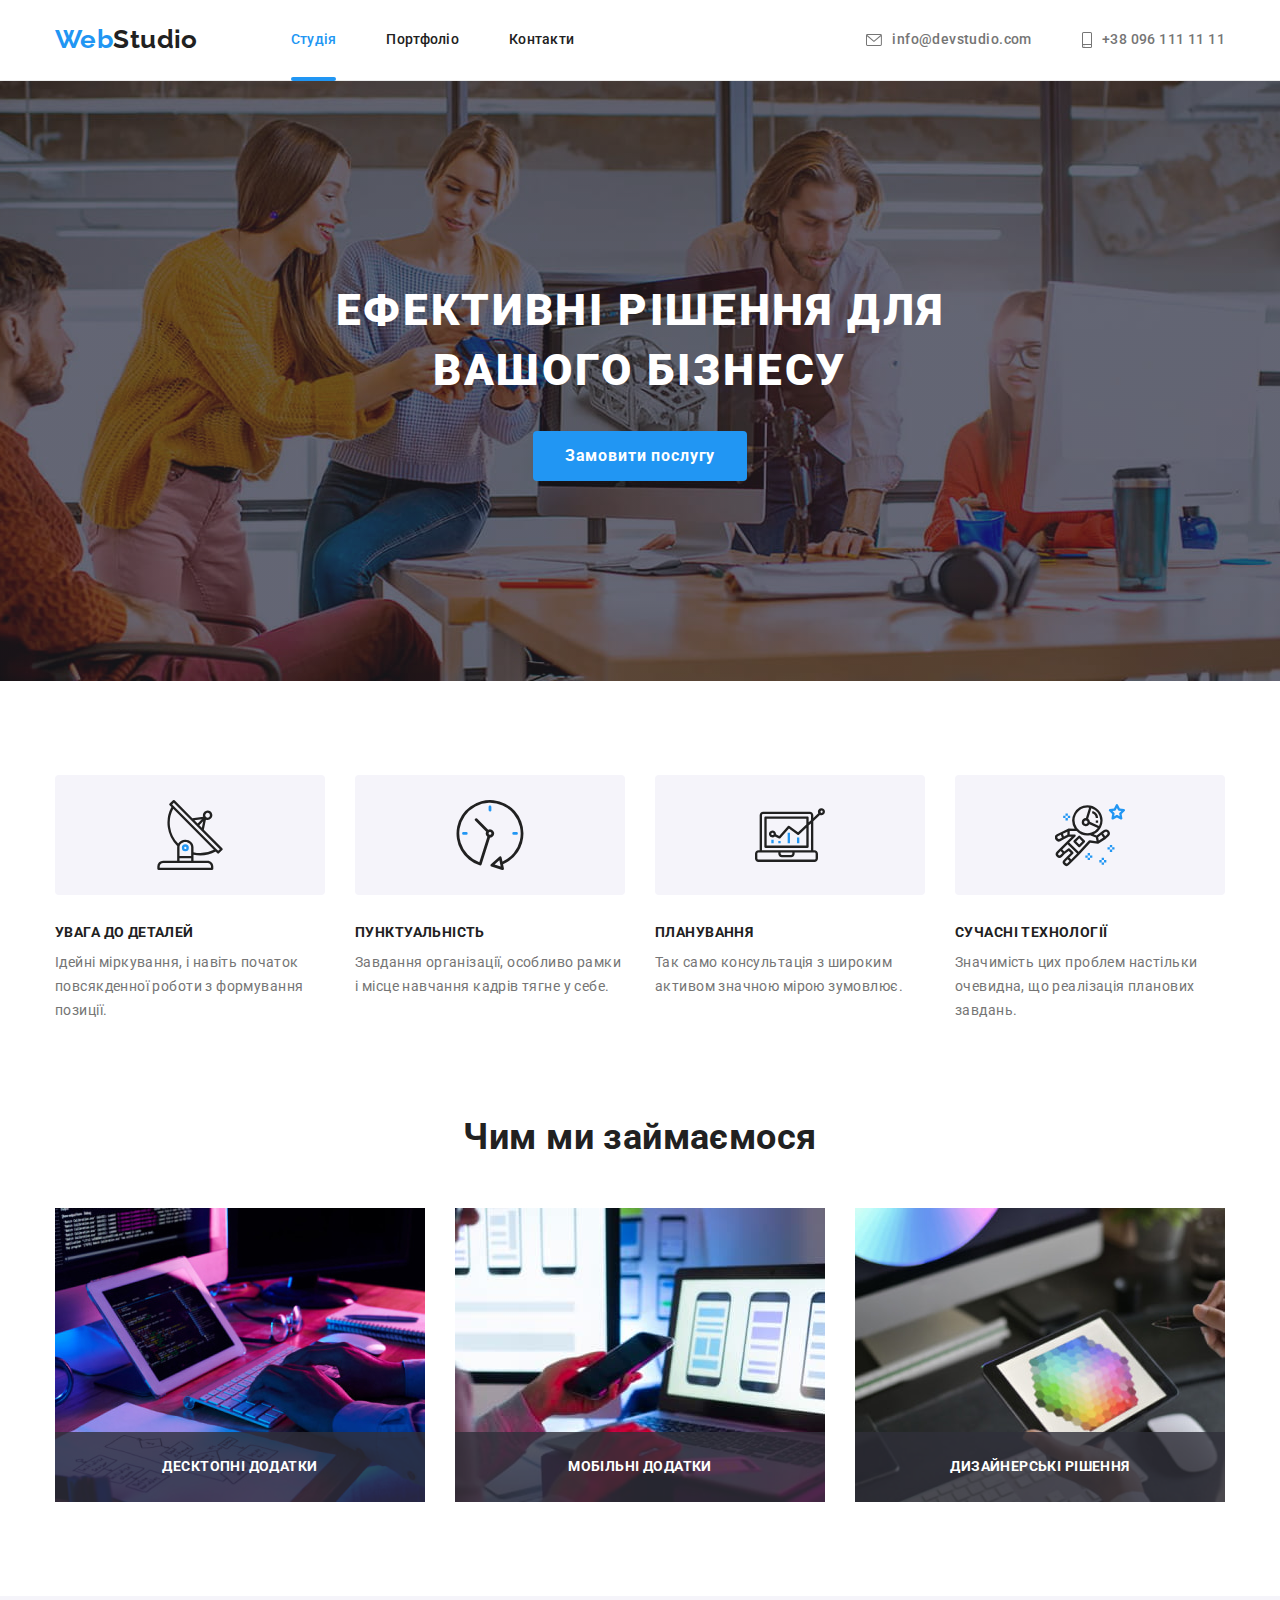
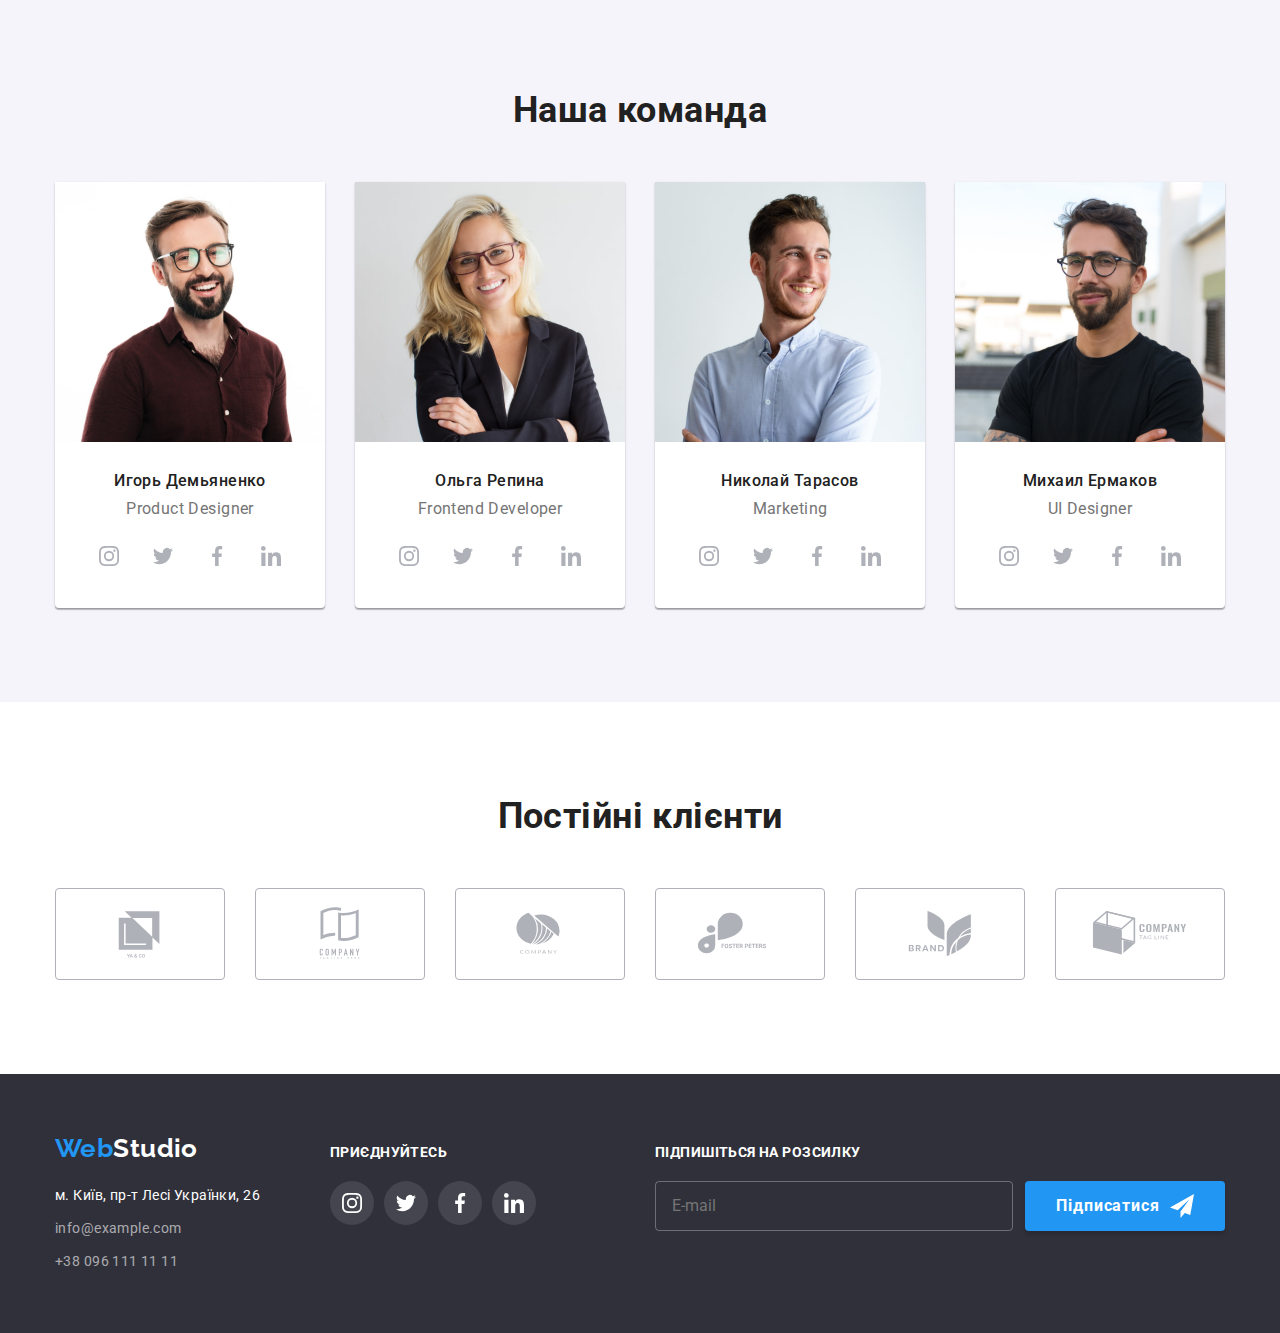
==== commit bf81b1ca: "--" ====
--- a/index.html
+++ b/index.html
@@ -16,29 +16,29 @@
     <header class="header">
       <div class="container main-nav">
         <nav class="main-nav">
-          <a class="logo" href="/"><span class="accent">Web</span>Studio</a>
-          <ul class="site-nav list">
-            <li class="item">
-              <a class="link current" href="./index.html">Студія </a>
-            </li>
-            <li class="item">
-              <a class="link" href="./portfolio.html">Портфоліо</a>
-            </li>
-            <li class="item">
-              <a class="link" href="/">Контакти</a>
+          <a class="logo" href="/"><span class="logo--accent">Web</span>Studio</a>
+          <ul class="main-nav__list list">
+            <li class="main-nav__item">
+              <a class="main-nav__link main-nav__link--current" href="./index.html">Студія </a>
+            </li>
+            <li class="main-nav__item">
+              <a class="main-nav__link" href="./portfolio.html">Портфоліо</a>
+            </li>
+            <li class="main-nav__item">
+              <a class="main-nav__link" href="/">Контакти</a>
             </li>
           </ul>
         </nav>
-        <ul class="list list-info">
-          <li class="item">
-            <a class="info" href="emailto:info@devstudio.com">
-              <svg class="icon-envelope" aria-label="true">
-                <use href="./images/icons.svg#envelope"> </use>
+        <ul class="contact-list list">
+          <li class="contact-list__item">
+            <a class="contact-list__link" href="emailto:info@devstudio.com">
+              <svg class="contact-list__icon" width="16" height="12">
+                <use href="./images/icons.svg#envelope"></use>
               </svg>info@devstudio.com</a>
           </li>
-          <li class="item">
-            <a class="info" href="tel:+380961111111">
-              <svg class="icon-smartphone" aria-label="true">
+          <li class="contact-list__item">
+            <a class="contact-list__link" href="tel:+380961111111">
+              <svg class="contact-list__icon" width="10" height="16">
                 <use href="./images/icons.svg#smartphone"></use>
               </svg>+38 096 111 11 11</a>
           </li>
@@ -48,218 +48,218 @@
     <main>
       <section class="hero-section">
           <div class="container">
-            <h1 class="hero-title">Ефективні рішення для вашого бізнесу</h1>
+            <h1 class="hero-section__title">Ефективні рішення для вашого бізнесу</h1>
             <button class="button" type="button" data-modal-open>Замовити послугу</button>
           </div>
       </section>
       <section class="section">
          <div class="container">
             <h2 class="visually-hidden">Наші переваги</h2>
-            <ul class="list features">
-              <li class="item-features">
-                <div class="thumb-features">
-                  <svg class="icon-features" width="70" height="70">
+            <ul class="features-list list">
+              <li class="features-list__item">
+                <div class="features-list__thumb">
+                  <svg class="features-list__icon" width="70" height="70">
                     <use href="./images/icons.svg#antenna"></use>
                   </svg>
                 </div>
-                <h3 class="section-title features">Увага до деталей</h3>
-                <p class="text features">
+                <h3 class="features-list__title section-title">Увага до деталей</h3>
+                <p class="features-list__text">
                   Ідейні міркування, і навіть початок повсякденної роботи з формування позиції.
                 </p>
               </li>
-              <li class="item-features">
-                <div class="thumb-features">
-                  <svg class="icon-features" width="70" height="70">
+              <li class="features-list__item">
+                <div class="features-list__thumb">
+                  <svg class="features-list__icon" width="70" height="70">
                     <use href="./images/icons.svg#clock"></use>
                   </svg>
                 </div>
-                <h3 class="section-title features">Пунктуальність</h3>
-                <p class="text features">
+                <h3 class="features-list__title section-title">Пунктуальність</h3>
+                <p class="features-list__text">
                   Завдання організації, особливо рамки і місце навчання кадрів тягне у себе.
                 </p>
               </li>
-              <li class="item-features">
-                <div class="thumb-features">
-                  <svg class="icon-features" width="70" height="70">
+              <li class="features-list__item">
+                <div class="features-list__thumb">
+                  <svg class="features-list__icon" width="70" height="70">
                     <use href="./images/icons.svg#diagram"></use>
                   </svg>
                 </div>
-                <h3 class="section-title features">Планування</h3>
-                <p class="text features">
+                <h3 class="features-list__title section-title">Планування</h3>
+                <p class="features-list__text">
                   Так само консультація з широким активом значною мірою зумовлює.
                 </p>
               </li>
-              <li class="item-features">
-                <div class="thumb-features">
-                  <svg class="icon-features" width="70" height="70">
+              <li class="features-list__item">
+                <div class="features-list__thumb">
+                  <svg class="features-list__icon" width="70" height="70">
                     <use href="./images/icons.svg#astronaut"></use>
                   </svg>
                 </div>
-                <h3 class="section-title features">Сучасні технології</h3>
-                <p class="text features">
+                <h3 class="features-list__title section-title">Сучасні технології</h3>
+                <p class="features-list__text">
                   Значимість цих проблем настільки очевидна, що реалізація планових завдань.
                 </p>
               </li>
             </ul>
          </div>
       </section>
-      <section class="section images-section">
+      <section class="section section-img">
          <div class="container">
             <h2 class="section-title">Чим ми займаємося</h2>
-            <ul class="list images">
-              <li class="list-img">
+            <ul class="img-list list">
+              <li class="img-list__item">
                 <img src="./images/img1.jpg " alt="верстка, дизайн, внешнее оформление" width="370" height="294"/>
-                <h3 class="title-img">Десктопні додатки</h3>
-              </li>
-              <li class="list-img">
+                <h3 class="img-list__title">Десктопні додатки</h3>
+              </li>
+              <li class="img-list__item">
                 <img src="./images/img2.jpg " alt="Разметка страницы" width="370" height="294"/>
-                <h3 class="title-img">Мобільні додатки</h3>
-              </li>
-              <li class="list-img">
+                <h3 class="img-list__title">Мобільні додатки</h3>
+              </li>
+              <li class="img-list__item">
                 <img src="./images/img3.jpg " alt="Робота за ПК" width="370" height="294"/>
-                <h3 class="title-img">Дизайнерські рішення</h3>
+                <h3 class="img-list__title">Дизайнерські рішення</h3>
               </li>
             </ul>
          </div>
       </section>
-      <section class="section-team section">
+      <section class="section section-team">
          <div class="container">
             <h2 class="section-title">Наша команда</h2>
-            <ul class="list team">
-              <li class="list-team">
-                <img src="./images/photo1.jpg " alt="работник 1" width="270" height="260" />
-                <h3 class="section-title worker">Игорь Демьяненко</h3>
-                <p class="text-el">Product Designer</p>
-                <ul class="social list">
-                  <li class="social-item">
-                    <a class="icon-link" href="#instagram">
-                      <svg class="icon" width="20" height="20">
+            <ul class="team-list list">
+              <li class="staff-card">
+                <img src="./images/photo1.jpg " alt="робітник 1" width="270" height="260" />
+                <h3 class="staff-card__title section-title">Игорь Демьяненко</h3>
+                <p class="staff-card__position">Product Designer</p>
+                <ul class="social-list list">
+                  <li class="social-list__item">
+                    <a class="social-list__link" href="#instagram">
+                      <svg class="social-list__icon" width="20" height="20">
                         <use href="./images/icons.svg#instagram"></use>
                       </svg>
                     </a>
                   </li>
-                  <li class="social-item">
-                    <a class="icon-link" href="#twitter">
-                      <svg class="icon"  width="20" height="20">
+                  <li class="social-list__item">
+                    <a class="social-list__link" href="#twitter">
+                      <svg class="social-list__icon"  width="20" height="20">
                         <use href="./images/icons.svg#twitter"></use>
                       </svg>
                     </a>
                   </li>
-                  <li class="social-item">
-                    <a class="icon-link" href="#facebook">
-                      <svg class="icon" width="20" height="20">
+                  <li class="social-list__item">
+                    <a class="social-list__link" href="#facebook">
+                      <svg class="social-list__icon" width="20" height="20">
                         <use href="./images/icons.svg#facebook"></use>
                       </svg>
                     </a>
                   </li>
-                  <li class="social-item">
-                    <a class="icon-link" href="#linkedin">
-                      <svg class="icon" width="20" height="20" >
+                  <li class="social-list__item">
+                    <a class="social-list__link" href="#linkedin">
+                      <svg class="social-list__icon" width="20" height="20" >
                         <use href="./images/icons.svg#linkedin"></use>
                       </svg>
                     </a>
                   </li>
                 </ul>
               </li>
-              <li class="list-team">
-                <img src="./images/photo2.jpg " alt="работник 2" width="270" height="260" />
-                <h3 class="section-title worker">Ольга Репина</h3>
-                <p class="text-el">Frontend Developer</p>
-                <ul class="social list">
-                  <li class="social-item">
-                    <a class="icon-link" href="#instagram">
-                      <svg class="icon" width="20" height="20">
+              <li class="staff-card">
+                <img src="./images/photo2.jpg " alt="робітник 2" width="270" height="260" />
+                <h3 class="staff-card__title section-title">Ольга Репина</h3>
+                <p class="staff-card__position">Frontend Developer</p>
+                <ul class="social-list list">
+                  <li class="social-list__item">
+                    <a class="social-list__link" href="#instagram">
+                      <svg class="social-list__icon" width="20" height="20">
                         <use href="./images/icons.svg#instagram"></use>
                       </svg>
                     </a>
                   </li>
-                  <li class="social-item">
-                    <a class="icon-link" href="#twitter">
-                      <svg class="icon" width="20" height="20">
+                  <li class="social-list__item">
+                    <a class="social-list__link" href="#twitter">
+                      <svg class="social-list__icon"  width="20" height="20">
                         <use href="./images/icons.svg#twitter"></use>
                       </svg>
                     </a>
                   </li>
-                  <li class="social-item">
-                    <a class="icon-link" href="#facebook">
-                      <svg class="icon" width="20" height="20">
+                  <li class="social-list__item">
+                    <a class="social-list__link" href="#facebook">
+                      <svg class="social-list__icon" width="20" height="20">
                         <use href="./images/icons.svg#facebook"></use>
                       </svg>
                     </a>
                   </li>
-                  <li class="social-item">
-                    <a class="icon-link" href="#linkedin">
-                      <svg class="icon" width="20" height="20">
+                  <li class="social-list__item">
+                    <a class="social-list__link" href="#linkedin">
+                      <svg class="social-list__icon" width="20" height="20" >
                         <use href="./images/icons.svg#linkedin"></use>
                       </svg>
                     </a>
                   </li>
                 </ul>
               </li>
-              <li class="list-team">
-                <img src="./images/photo3.jpg " alt="работник 3" width="270" height="260" />
-                <h3 class="section-title worker">Николай Тарасов</h3>
-                <p class="text-el">Marketing</p>
-                <ul class="social list">
-                  <li class="social-item">
-                    <a class="icon-link" href="#instagram">
-                      <svg class="icon" width="20" height="20">
+              <li class="staff-card">
+                <img src="./images/photo3.jpg " alt="робітник 3" width="270" height="260" />
+                <h3 class="staff-card__title section-title">Николай Тарасов</h3>
+                <p class="staff-card__position">Marketing</p>
+                <ul class="social-list list">
+                  <li class="social-list__item">
+                    <a class="social-list__link" href="#instagram">
+                      <svg class="social-list__icon" width="20" height="20">
                         <use href="./images/icons.svg#instagram"></use>
                       </svg>
                     </a>
                   </li>
-                  <li class="social-item">
-                    <a class="icon-link" href="#twitter">
-                      <svg class="icon" width="20" height="20">
+                  <li class="social-list__item">
+                    <a class="social-list__link" href="#twitter">
+                      <svg class="social-list__icon"  width="20" height="20">
                         <use href="./images/icons.svg#twitter"></use>
                       </svg>
                     </a>
                   </li>
-                  <li class="social-item">
-                    <a class="icon-link" href="#facebook">
-                      <svg class="icon" width="20" height="20">
+                  <li class="social-list__item">
+                    <a class="social-list__link" href="#facebook">
+                      <svg class="social-list__icon" width="20" height="20">
                         <use href="./images/icons.svg#facebook"></use>
                       </svg>
                     </a>
                   </li>
-                  <li class="social-item">
-                    <a class="icon-link" href="#linkedin">
-                      <svg class="icon" width="20" height="20">
+                  <li class="social-list__item">
+                    <a class="social-list__link" href="#linkedin">
+                      <svg class="social-list__icon" width="20" height="20" >
                         <use href="./images/icons.svg#linkedin"></use>
                       </svg>
                     </a>
                   </li>
                 </ul>
               </li>
-              <li class="list-team">
-                <img src="./images/photo4.jpg " alt="работник 4" width="270" height="260" />
-                <h3 class="section-title worker">Михаил Ермаков</h3>
-                <p class="text-el">UI Designer</p>
-                <ul class="social list">
-                  <li class="social-item">
-                    <a class="icon-link" href="#instagram">
-                      <svg class="icon" width="20" height="20">
+              <li class="staff-card">
+                <img src="./images/photo4.jpg " alt="робітник 4" width="270" height="260" />
+                <h3 class="staff-card__title section-title">Михаил Ермаков</h3>
+                <p class="staff-card__position">UI Designer</p>
+                <ul class="social-list list">
+                  <li class="social-list__item">
+                    <a class="social-list__link" href="#instagram">
+                      <svg class="social-list__icon" width="20" height="20">
                         <use href="./images/icons.svg#instagram"></use>
                       </svg>
                     </a>
                   </li>
-                  <li class="social-item">
-                    <a class="icon-link" href="#twitter">
-                      <svg class="icon" width="20" height="20">
+                  <li class="social-list__item">
+                    <a class="social-list__link" href="#twitter">
+                      <svg class="social-list__icon"  width="20" height="20">
                         <use href="./images/icons.svg#twitter"></use>
                       </svg>
                     </a>
                   </li>
-                  <li class="social-item">
-                    <a class="icon-link" href="#facebook">
-                      <svg class="icon" width="20" height="20">
+                  <li class="social-list__item">
+                    <a class="social-list__link" href="#facebook">
+                      <svg class="social-list__icon" width="20" height="20">
                         <use href="./images/icons.svg#facebook"></use>
                       </svg>
                     </a>
                   </li>
-                  <li class="social-item">
-                    <a class="icon-link" href="#linkedin">
-                      <svg class="icon" width="20" height="20">
+                  <li class="social-list__item">
+                    <a class="social-list__link" href="#linkedin">
+                      <svg class="social-list__icon" width="20" height="20" >
                         <use href="./images/icons.svg#linkedin"></use>
                       </svg>
                     </a>
@@ -272,45 +272,45 @@
       <section class="section">
         <div class="container">
           <h2 class="section-title">Постійні клієнти</h2>
-          <ul class="company list">
-            <li class="company-item">
-              <a class="company-link" href="#logo-yaco">
-                <svg class="logo-company" width="106" height="60">
+          <ul class="company-list list">
+            <li class="company-list__item">
+              <a class="company-list__link" href="#logo-yaco">
+                <svg class="company-list__logo" width="106" height="60">
                   <use href="./images/icons.svg#logo-yaco"></use>
                 </svg>
               </a>
             </li>
-            <li class="company-item">
-              <a class="company-link" href="#logo-taglinehere">
-                <svg class="logo-company" width="106" height="60">
+            <li class="company-list__item">
+              <a class="company-list__link" href="#logo-taglinehere">
+                <svg class="company-list__logo" width="106" height="60">
                   <use href="./images/icons.svg#logo-taglinehere"></use>
                 </svg>
               </a>
             </li>
-            <li class="company-item">
-              <a class="company-link" href="#logo-company">
-                <svg class="logo-company" width="106" height="60">
+            <li class="company-list__item">
+              <a class="company-list__link" href="#logo-company">
+                <svg class="company-list__logo" width="106" height="60">
                   <use href="./images/icons.svg#logo-company"></use>
                 </svg>
               </a>
             </li>
-            <li class="company-item">
-              <a class="company-link" href="#logo-foster">
-                <svg class="logo-company" width="106" height="60">
+            <li class="company-list__item">
+              <a class="company-list__link" href="#logo-foster">
+                <svg class="company-list__logo" width="106" height="60">
                   <use href="./images/icons.svg#logo-foster"></use>
                 </svg>
               </a>
             </li>
-            <li class="company-item">
-              <a class="company-link" href="#logo-brand">
-                <svg class="logo-company" width="106" height="60">
+            <li class="company-list__item">
+              <a class="company-list__link" href="#logo-brand">
+                <svg class="company-list__logo" width="106" height="60">
                   <use href="./images/icons.svg#logo-brand"></use>
                 </svg>
               </a>
             </li>
-            <li class="company-item">
-              <a class="company-link" href="#logo-tagline">
-                <svg class="logo-company" width="106" height="60">
+            <li class="company-list__item">
+              <a class="company-list__link" href="#logo-tagline">
+                <svg class="company-list__logo" width="106" height="60">
                   <use href="./images/icons.svg#logo-tagline"></use>
                 </svg>
               </a>
@@ -321,52 +321,52 @@
 
       <div class="backdrop is-hidden" data-modal>
          <div class="modal">
-          <button class="modal-close-btn" type="button" data-modal-close>
-            <svg class="modal-close-icon">
+          <button class="modal__close-btn" type="button" data-modal-close>
+            <svg class="modal__close-icon">
               <use href="./images/icons.svg#icon-close"></use>
             </svg>
           </button>
           <form class="form" name="data-transfer" autocomplete="on">
-            <strong class="form-title">Залиште свої дані, ми вам передзвонимо</strong>
-            <div role="group" class="form-group-field">
-              <label class="form-label" for="user-name">Ім'я</label>
-              <div class="form-field">
-                <svg class="input-icon">
+            <strong class="form__title">Залиште свої дані, ми вам передзвонимо</strong>
+            <div role="group" class="form__group-field">
+              <label class="form__label" for="user-name">Ім'я</label>
+              <div class="form__field">
+                <svg class="form__icon">
                   <use href="./images/icons.svg#icon-person"></use>
                 </svg>
-                <input class="form-input" type="text" name="user-name" id="user-name" minlength="3" placeholder=" " required=""
+                <input class="form__input" type="text" name="user-name" id="user-name" minlength="3" placeholder=" " required=""
                   autofocus="">
               </div>          
-              <label class="form-label" for="user-phone">Телефон</label>
-              <div class="form-field">
-                <svg class="input-icon">
+              <label class="form__label" for="user-phone">Телефон</label>
+              <div class="form__field">
+                <svg class="form__icon">
                   <use href="./images/icons.svg#icon-phone"></use>
                 </svg>
-                <input class="form-input" type="tel" name="user-phone" id="user-phone" placeholder=" "
+                <input class="form__input" type="tel" name="user-phone" id="user-phone" placeholder=" "
                   required="">
               </div>          
-              <label class="form-label" for="user-email">Пошта</label>
-              <div class="form-field">
-                <svg class="input-icon">
+              <label class="form__label" for="user-email">Пошта</label>
+              <div class="form__field">
+                <svg class="form__icon">
                   <use href="./images/icons.svg#icon-email"></use>
                 </svg>
-                <input class="form-input" type="email" name="user-email" id="user-email" placeholder=" " required="">
+                <input class="form__input" type="email" name="user-email" id="user-email" placeholder=" " required="">
               </div>
-              <label class="form-label" for="user-notes">Коментар</label>
-              <textarea class="form-textarea" name="user-notes" id="user-notes" rows="3" placeholder="Введіть текст"></textarea>
+              <label class="form__label" for="user-notes">Коментар</label>
+              <textarea class="form__textarea" name="user-notes" id="user-notes" rows="3" placeholder="Введіть текст"></textarea>
             </div>
-            <label class="form-agreement">
-              <input class="checkbox visually-hidden" type="checkbox" name="user-agreement" required="">
+            <label class="form__checkbox-label">
+              <input class="form__checkbox visually-hidden" type="checkbox" name="user-agreement" required="">
               Погоджуюся з розсилкою та приймаю&nbsp;
-              <a class="form-link" href="#">Умови договору</a>
-              <svg class="form-icon-check" width="16" height="15"> 
+              <a class="form__checkbox-link" href="#">Умови договору</a>
+              <svg class="form__icon-check" width="16" height="15"> 
                 <use href="./images/icons.svg#icon-check"></use>
               </svg>
-              <svg class="form-icon-checked" width="16" height="15"> 
+              <svg class="form__icon-checked" width="16" height="15"> 
                 <use href="./images/icons.svg#icon-checked"></use>
               </svg>
             </label>
-            <button class="form-btn" type="submit">Відправити</button>
+            <button class="form__btn" type="submit">Відправити</button>
           </form> 
          </div>
       </div>
@@ -375,50 +375,49 @@
     <footer class="footer">
       <div class="container footer-container">
           <div class="footer-section">
-              <a class="logo logo-footer" href="/"><span class="accent">Web</span><span class="logo-accent">Studio</span>
-              </a>
-              <address>
+              <a class="logo footer__logo" href="/"><span class="logo--accent">Web</span>Studio</a>
+              <address class="footer-contact">
                 <ul class="list">
-                  <li class="footer-contact">
-                    <a class="address" href="https://bit.ly/3pXMvUd" target="_blank" rel="noopener noreferrer">м. Київ, пр-т Лесі Українки, 26
-                    </a>
-                  </li>
-                  <li class="footer-contact">
-                    <a class="item-contact" href="mailto:info@devstudio.com">info@example.com</a>
-                  </li>
-                  <li class="footer-contact">
-                    <a class="item-contact" href="tel:+380961111111">+38 096 111 11 11</a>
+                  <li class="footer-contact__item">
+                    <a class="footer-contact__address" href="https://bit.ly/3pXMvUd" target="_blank" rel="noopener noreferrer">м. Київ, пр-т Лесі Українки, 26
+                    </a>
+                  </li>
+                  <li class="footer-contact__item">
+                    <a class="footer-contact__link" href="mailto:info@devstudio.com">info@example.com</a>
+                  </li>
+                  <li class="footer-contact__item">
+                    <a class="footer-contact__link" href="tel:+380961111111">+38 096 111 11 11</a>
                   </li>
                 </ul>
               </address>
           </div>
           <div class="footer-section">
-              <p class="footer-title">приєднуйтесь</p>
+              <p class="footer-title">Приєднуйтесь</p>
               <ul class="footer-social list">
-                <li class="social-item">
-                  <a class="footer-icon-link" href="#instagram">
-                    <svg class="icon" width="20" height="20">
+                <li class="footer-social__item">
+                  <a class="footer-social__link" href="#instagram">
+                    <svg class="footer-social__icon" width="20" height="20">
                       <use href="./images/icons.svg#instagram"></use>
                     </svg>
                   </a>
                 </li>
-                <li class="social-item">
-                  <a class="footer-icon-link" href="#twitter">
-                    <svg class="icon" width="20" height="20">
+                <li class="footer-social__item">
+                  <a class="footer-social__link" href="#twitter">
+                    <svg class="footer-social__icon" width="20" height="20">
                       <use href="./images/icons.svg#twitter"></use>
                     </svg>
                   </a>
                 </li>
-                <li class="social-item">
-                  <a class="footer-icon-link" href="#facebook">
-                    <svg class="icon" width="20" height="20">
+                <li class="footer-social__item">
+                  <a class="footer-social__link" href="#facebook">
+                    <svg class="footer-social__icon" width="20" height="20">
                       <use href="./images/icons.svg#facebook"></use>
                     </svg>
                   </a>
                 </li>
-                <li class="social-item">
-                  <a class="footer-icon-link" href="#linkedin">
-                    <svg class="icon" width="20" height="20">
+                <li class="footer-social__item">
+                  <a class="footer-social__link" href="#linkedin">
+                    <svg class="footer-social__icon" width="20" height="20">
                       <use href="./images/icons.svg#linkedin"></use>
                     </svg>
                   </a>
@@ -429,11 +428,11 @@
             <p class="footer-title">Підпишіться на розсилку</p>
             <form class="subscription" name="subscription" autocomplete="on">
               <label class="visually-hidden" for="subsrtiption-email">Пошта</label>
-              <input class="subscription-input" type="email" name="subsrtiption-email" id="subsrtiption-email" placeholder="E-mail"
+              <input class="subscription__input" type="email" name="subsrtiption-email" id="subsrtiption-email" placeholder="E-mail"
                 required="">
-              <button class="form-submit-btn" type="submit">
+              <button class="subscription__btn" type="submit">
                 Підписатися
-                <svg class="form-submit-icon" width="24" height="24">
+                <svg class="subscription__icon" width="24" height="24">
                   <use href="./images/icons.svg#icon-send"></use>
                 </svg>
               </button>
--- a/css/styles.css
+++ b/css/styles.css
@@ -48,12 +48,8 @@
   line-height: 1.15;
 }
 
-.logo .accent {
+.logo--accent {
   color: var(--accent-color);
-}
-
-.header .list {
-  letter-spacing: 0.02em;
 }
 
 .list {
@@ -62,15 +58,16 @@
   margin: 0;
 }
 
-.site-nav {
-  display: flex;
-}
-
-.site-nav .item + .item {
+.main-nav__list {
+  display: flex;
+  letter-spacing: 0.02em;
+}
+
+.main-nav__item + .main-nav__item {
   margin-left: 50px;
 }
 
-.site-nav .link {
+.main-nav__list .main-nav__link {
   position: relative;
   display: block;
   padding-bottom: 32px;
@@ -82,16 +79,16 @@
   transition: color 250ms var(--timing-function);
 }
 
-.site-nav .link:hover,
-.site-nav .link:focus {
+.main-nav__list .main-nav__link:hover,
+.main-nav__list .main-nav__link:focus {
   color: var(--accent-color);
 }
 
-.site-nav .link.current {
+.main-nav__list .main-nav__link--current {
   color: var(--accent-color);
 }
 
-.link.current::after {
+.main-nav__link--current::after {
   position: absolute;
   left: 0;
   bottom: -1px;
@@ -102,16 +99,16 @@
   width: 100%;
 }
 
-.list-info {
+.contact-list {
   display: flex;
   margin-left: auto;
 }
 
-.list-info .item +.item {
+.contact-list__item + .contact-list__item {
   margin-left: 50px;
 }
 
-.info {
+.contact-list__link {
   display: flex;
   align-items: center;
   color: var(--text-color);
@@ -121,23 +118,14 @@
   transition: color 250ms var(--timing-function);
 }
 
-.info:hover,
-.info:focus {
+.contact-list__link:hover,
+.contact-list__link:focus {
   color: var(--accent-color);
 }
 
-.icon-envelope{
+.contact-list__icon{
   margin-right: 10px;
   fill: currentColor;
-  width: 16px;
-  height: 12px;
-}
-
-.icon-smartphone {
-  margin-right: 10px;
-  fill: currentColor;
-  width: 10px;
-  height: 16px;
 }
 
 .hero-section {
@@ -162,7 +150,7 @@
   margin-bottom: 0;
 }
 
-.hero-title {
+.hero-section__title {
   width: 696px;
   margin: auto;
   margin-bottom: 30px;
@@ -198,12 +186,12 @@
   box-shadow: 0px 4px 4px rgba(0, 0, 0, 0.15);
 }
 
-.list-button {
+.btn-list {
   display: flex;
   justify-content: center;
 }
 
-.list .button {
+.btn-list__button {
   margin-right: 8px; 
   padding: 6px 22px;
   color: var(--primary-text-color);
@@ -213,8 +201,8 @@
   line-height: 1.62;
 }
 
-.list .button:hover,
-.list .button:focus {
+.btn-list__button:hover,
+.btn-list__button:focus {
   color: var(--white-color);
   background-color: var(--accent-color);
   box-shadow: 0px 3px 1px rgba(0, 0, 0, 0.1), 
@@ -240,19 +228,19 @@
   overflow: hidden;
 }
 
-.list.features {
-  display: flex;
-}
-
-.item-features {
+.features-list {
+  display: flex;
+}
+
+.features-list__item {
   width: 270px;
 }
 
-.item-features:not(:last-child) {
+.features-list__item:not(:last-child) {
   margin-right: 30px;
 }
 
-.thumb-features {
+.features-list__thumb {
   background-color: var(--secondary-bg-color);
   border-radius: 4px;
   margin-bottom: 30px;
@@ -271,7 +259,7 @@
   text-align: center;
 }
 
-.section-title.features {
+.features-list__title {
   margin-bottom: 10px;
   text-align: left;
   font-size: 14px;
@@ -279,27 +267,24 @@
   text-transform: uppercase;
 }
 
-.text {
+.features-list__text {
   color: var(--text-color);
-}
-
-.text.features {
   line-height: 1.71;
 }
 
-.images-section {
+.section-img {
   padding-top: 0;
 }
 
-.list.images {
-  display: flex;
-}
-
-.list-img {
+.img-list {
+  display: flex;
+}
+
+.img-list__item {
   position: relative;
 }
 
-.list-img:not(:last-child) {
+.img-list__item:not(:last-child) {
   margin-right: 30px;
 }
 
@@ -309,7 +294,7 @@
   height: auto;
 }
 
-.title-img {  
+.img-list__title {  
   display: flex;
   justify-content: center;
   align-items: center;
@@ -317,7 +302,6 @@
   bottom: 0;
   width: 100%;
   height: 70px;
-  
   font-weight: 700;
   font-size: 14px;
   line-height: 1.14; 
@@ -330,11 +314,11 @@
   background-color: var(--secondary-bg-color);
 }
 
-.list.team {
-  display: flex;
-}
-
-.list-team {
+.team-list {
+  display: flex;
+}
+
+.staff-card {
   box-shadow: 0px 1px 3px rgba(0, 0, 0, 0.12), 
     0px 1px 1px rgba(0, 0, 0, 0.14), 
     0px 2px 1px rgba(0, 0, 0, 0.2);
@@ -342,11 +326,11 @@
   background-color: var(--white-color);
 }
 
-.list-team:not(:last-child) {
+.staff-card:not(:last-child) {
   margin-right: 30px;
 }
 
-.section-title.worker {
+.staff-card__title {
   margin-top: 30px;
   margin-bottom: 10px;
   font-weight: 500;
@@ -354,24 +338,24 @@
   line-height: 1.12;
 }
 
-.text-el {
+.staff-card__position {
   text-align: center;
   color: var(--text-color);
   font-size: 16px;
   line-height: 1.12;
 }
  
-.social.list {
+.social-list {
   display: flex;
   margin: 16px 0 30px;
   justify-content: center;
 }
 
-.social-item + .social-item {
+.social-list__item + .social-list__item {
   margin-left: 10px;
 }
 
-.icon-link {
+.social-list__link {
   display: block;
   width: 44px;
   height: 44px;
@@ -381,26 +365,26 @@
     background-color 250ms var(--timing-function);
 }
 
-.icon-link:hover,
-.icon-link:focus {
+.social-list__link:hover,
+.social-list__link:focus {
   fill: var(--white-color);
   background-color: var(--accent-color);
 }
 
-.icon {
+.social-list__icon {
   margin: 12px;
 }
 
-.company.list {
+.company-list {
   display: flex;
   margin-top: 50px;
 }
 
-.company-item + .company-item {
+.company-list__item + .company-list__item {
   margin-left: 30px;
 }
 
-.company-link {
+.company-list__link {
   display: flex;
   justify-content: center;
   align-items: center;
@@ -413,8 +397,8 @@
     border-color 250ms var(--timing-function);
 }
 
-.company-link:hover,
-.company-link:focus {
+.company-list__link:hover,
+.company-list__link:focus {
   fill: var(--accent-color);
   border-color: var(--accent-color);
 }
@@ -457,7 +441,7 @@
   transition: transform 250ms var(--timing-function);
 }
 
-.modal-close-btn {
+.modal__close-btn {
   position: absolute;
   top: 8px;
   right: 8px;
@@ -476,11 +460,11 @@
     border-color 250ms var(--timing-function);
 }
 
-.modal-close-btn:hover {
+.modal__close-btn:hover {
   color: var(--accent-color);
 }
 
-.modal-close-icon {
+.modal__close-icon {
   display: block;
   width: 11px;
   height: 11px;
@@ -496,7 +480,7 @@
   padding: 0;
 }
 
-.form-title {
+.form__title {
   font-weight: 700;
   font-size: 20px;
   line-height: 1.15;
@@ -505,14 +489,14 @@
   margin-bottom: 12px;
 }
 
-.form-group-field {
+.form__group-field {
   width: 100%;
   font-size: 16px;
   line-height: 1.125;
   margin-bottom: 20px;
 }
 
-.form-label {
+.form__label {
   display: block;
   font-size: 12px;
   line-height: 1.17;
@@ -522,13 +506,13 @@
   margin-bottom: 4px;
 }
  
-.form-field {
+.form__field {
   position: relative;
   width: 100%;
   margin-bottom: 10px;
 }
 
-.input-icon {
+.form__icon {
 position: absolute;
   left: 12px;
   top: 50%;
@@ -539,11 +523,11 @@
   transition: fill 250ms var(--timing-function);
 }
 
-.form-field:focus-within > .input-icon {
+.form__field:focus-within > .form__icon {
   fill: var(--accent-color);
 }
 
-.form-input {
+.form__input {
   width: 100%;
   min-height: 40px;
   border: 1px solid rgba(33, 33, 33, 0.2);
@@ -553,11 +537,11 @@
   transition: border 250ms var(--timing-function);
 }
 
-.form-input:focus-within {
+.form__input:focus-within {
   border: 1px solid var(--accent-color);
 }
 
-.form-textarea {
+.form__textarea {
   display: block;
   width: 100%;
   min-height: 120px;
@@ -570,15 +554,15 @@
   transition: border 250ms var(--timing-function);
 }
 
-.form-textarea::placeholder {
+.form__textarea::placeholder {
   color: rgba(117, 117, 117, 0.5);
 }
 
-.form-textarea:focus-within {
+.form__textarea:focus-within {
   border: 1px solid var(--accent-color);
 }
 
-.form-agreement {
+.form__checkbox-label {
   position: relative;
   display: flex;
   align-items: center;
@@ -589,11 +573,11 @@
   color: var(--text-color);
 }
 
-.form-link {
+.form__checkbox-link {
   color: var(--accent-color);
 }
 
-.form-icon-check {
+.form__icon-check {
   position: absolute;
   left: 0;
   top: 50%;
@@ -602,7 +586,7 @@
   transition: opacity 250ms var(--timing-function);
 }
  
-.form-icon-checked {
+.form__icon-checked {
   position: absolute;
   left: 0;
   top: 50%;
@@ -614,11 +598,11 @@
   transition: opacity 250px var(--timing-function);
 }
 
-.checkbox:checked ~ .form-icon-checked {
+.form__checkbox:checked ~ .form__icon-checked {
   opacity: 1;
 }
 
-.form-btn {
+.form__btn {
   width: 200px;
   height: 50px;
   padding: 0;
@@ -635,13 +619,13 @@
   transition: background-color 250ms var(--timing-function);
 }
 
-.form-btn:hover ,
-.form-btn:focus {
+.form__btn:hover ,
+.form__btn:focus {
   background-color: var(--button-color);
 }
 
 
-.list-cards {
+.cards-list {
   display: flex;
   flex-wrap: wrap;
   margin-top: 50px;
@@ -662,25 +646,25 @@
   margin-bottom: 0;
 }
 
-.card-thumb {
+.card__thumb {
   display: block;
   text-decoration: none;
   transition: box-shadow 250ms var(--timing-function);
 }
 
-.card-thumb:hover,
-.card-thumb:focus {
+.card__thumb:hover,
+.card__thumb:focus {
   box-shadow: 0px 1px 1px rgba(0, 0, 0, 0.12),
     0px 4px 4px rgba(0, 0, 0, 0.06),
     1px 4px 6px rgba(0, 0, 0, 0.16);
 }
 
-.card-img {
+.card__img {
   position: relative;
   overflow: hidden;
 }
 
-.text-overlay {
+.card__text-overlay {
   position: absolute;
   padding: 63px 24px;
   width: 100%;
@@ -695,28 +679,29 @@
   transition: transform 250ms var(--timing-function);
 }
 
-.card-thumb:hover .text-overlay,
-.card-thumb:focus .text-overlay {
+.card__thumb:hover .card__text-overlay,
+.card__thumb:focus .card__text-overlay {
   transform: translateY(0);
 }
 
-.card-content {
+.card__content {
   padding: 20px 24px;
   border-left: 1px solid #eeeeee;
   border-right: 1px solid #eeeeee;
   border-bottom: 1px solid #eeeeee;
 }
 
-.section-title.item {
+.card__title {
   margin-bottom: 4px;
   text-align: left;
   font-weight: 700;
   font-size: 18px;
   line-height: 2;
   letter-spacing: 0.06em;
-}
-
-.text-item {
+  color: var(--primary-text-color);
+}
+
+.card__text-item {
   color: var(--text-color);
   font-size: 16px;
   line-height: 1.87;
@@ -737,17 +722,14 @@
   margin-left: 70px;
 }
 
-.logo-footer {
+.footer__logo{
   display: block;
   margin: 0;
   margin-bottom: 20px;
-}
-
-.logo .logo-accent {
-  color: var(--white-color);
-}
-
-.address {
+  color: var(--white-color);
+}
+
+.footer-contact__address {
   color: var(--white-color);
   text-decoration: none;
   line-height: 1.71;
@@ -755,20 +737,20 @@
   transition: color 250ms var(--timing-function);
 }  
 
-.address:hover,
-.address:focus {
+.footer-contact__address:hover,
+.footer-contact__address:focus {
   color: var(--accent-color);
 }
 
-.footer-contact {
+.footer-contact__item {
   margin-bottom: 9px;
 }
 
-.footer-contact-list:last-child {
+.footer-contact__item:last-child {
   margin-bottom: 0;
 }
 
-.item-contact {
+.footer-contact__link {
   color: var(--info-text-color);
   text-decoration: none;
   line-height: 1.71;
@@ -776,8 +758,8 @@
   transition: color 250ms var(--timing-function);
 }
 
-.item-contact:hover,
-.item-contact:focus {
+.footer-contact__link:hover,
+.footer-contact__link:focus {
   color: var(--accent-color);
 }
 
@@ -794,11 +776,11 @@
   display: flex;
 }
 
-.social-item+.social-item {
+.footer-social__item + .footer-social__item {
   margin-left: 10px;
 }
 
-.footer-icon-link {
+.footer-social__link {
   display: block;
   width: 44px;
   height: 44px;
@@ -809,13 +791,13 @@
     background-color 250ms var(--timing-function);
 }
 
-.footer-icon-link:hover,
-.footer-icon-link:focus {
+.footer-social__link:hover,
+.footer-social__link:focus {
   border-radius: 50%;
   background-color: var(--accent-color);
 }
 
-.icon {
+.footer-social__icon {
   margin: 12px;
 }
 
@@ -828,7 +810,7 @@
   align-items: center;
 }
 
-.subscription-input {
+.subscription__input {
   display: flex;
   align-items: center;
   min-width: 358px;
@@ -844,7 +826,7 @@
   border-radius: 4px;
 }
 
-.form-submit-btn {
+.subscription__btn {
   display: flex;
   align-items: center;
   justify-content: center;
@@ -864,11 +846,11 @@
   transition: background-color 250ms var(--timing-function);
 }
 
-.form-submit-btn:hover {
+.subscription__btn:hover {
   background-color: var(--button-color);
 }
 
-.form-submit-icon {
+.subscription__icon {
   margin-left: 10px;
   fill: var(--white-color);
 }